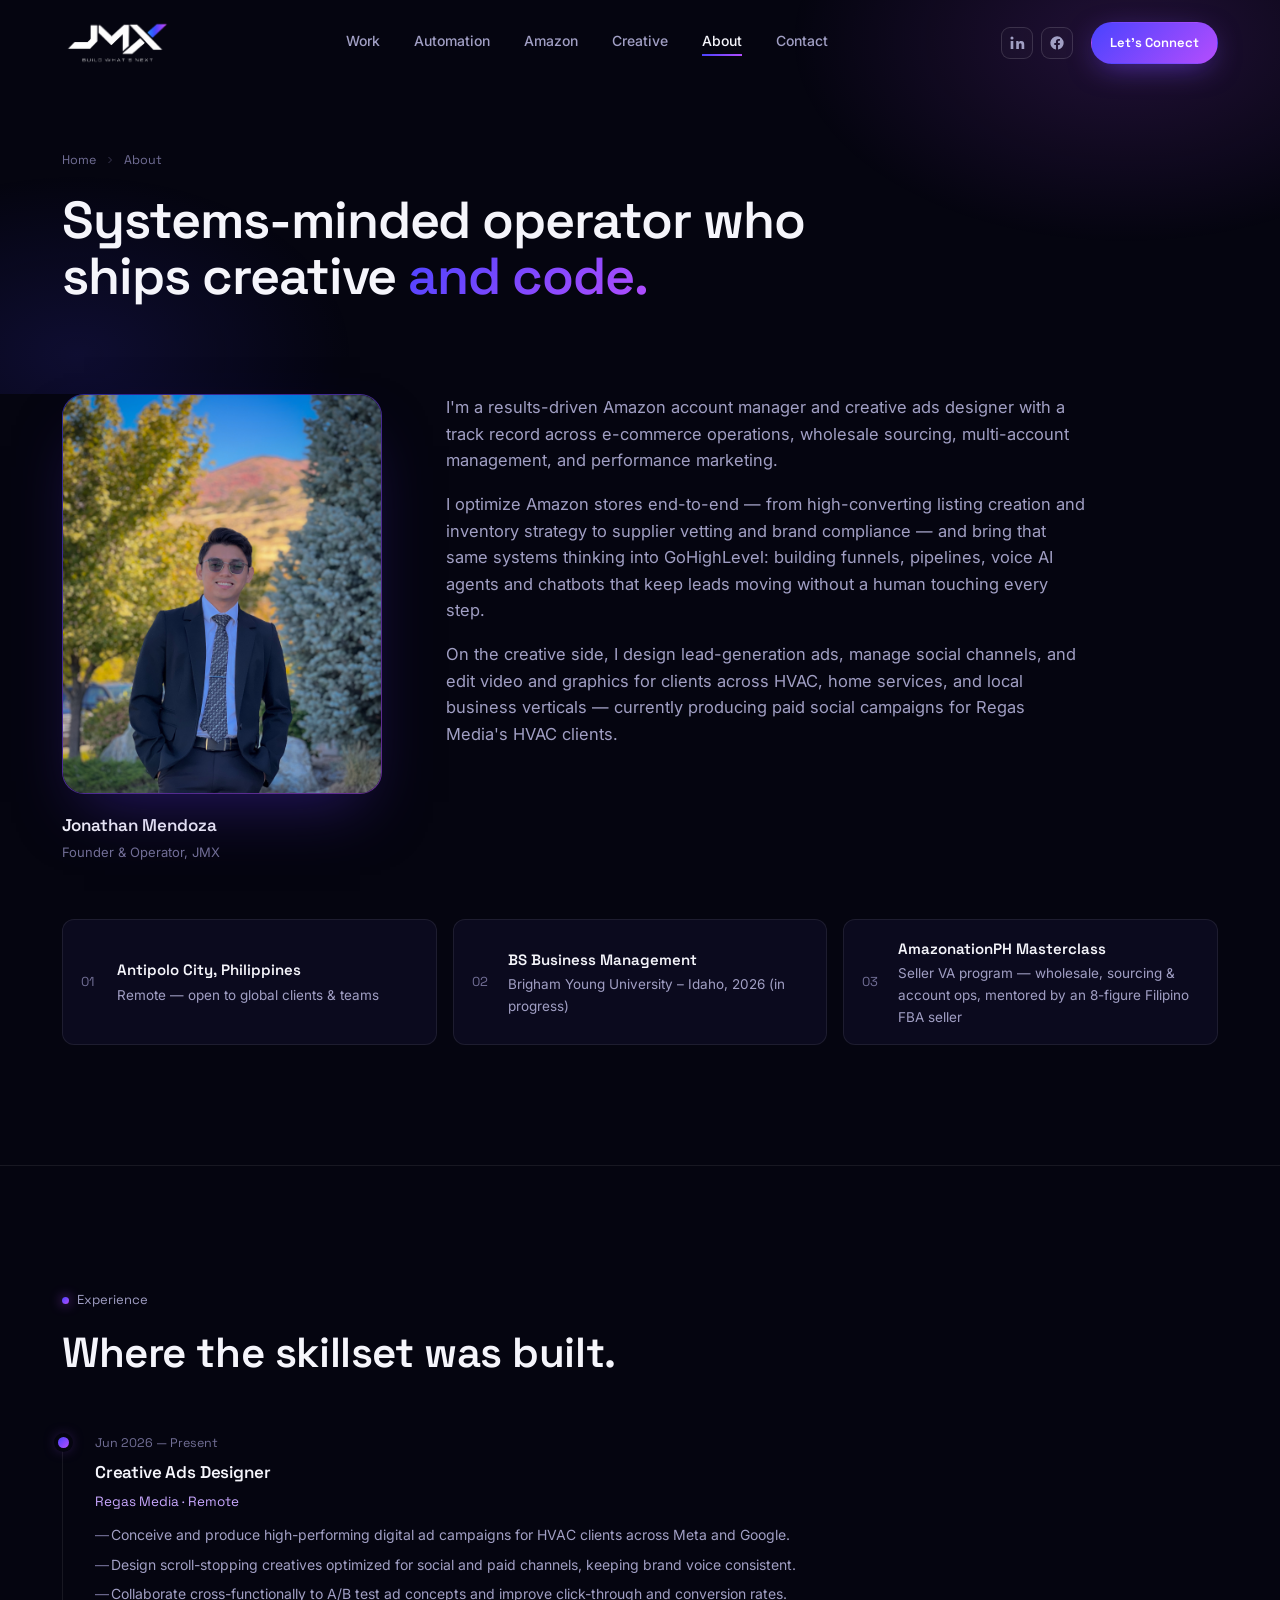
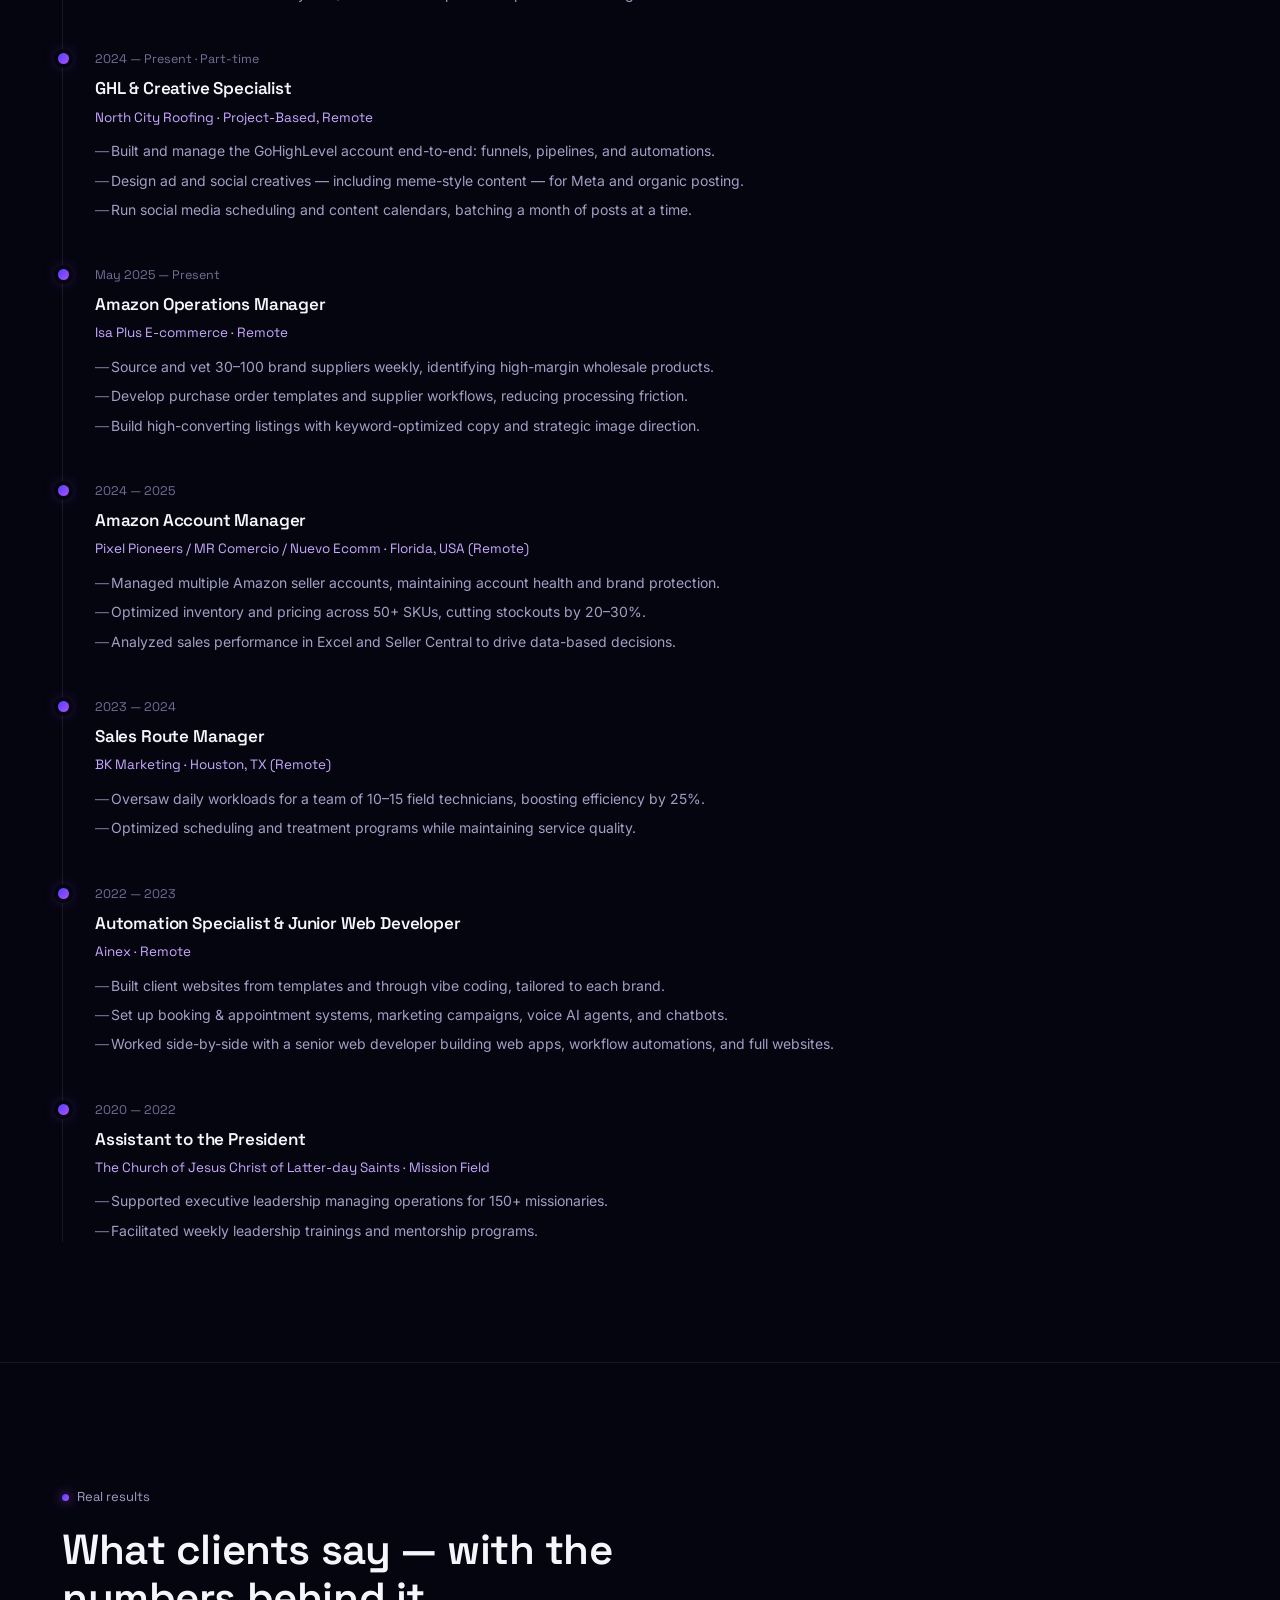
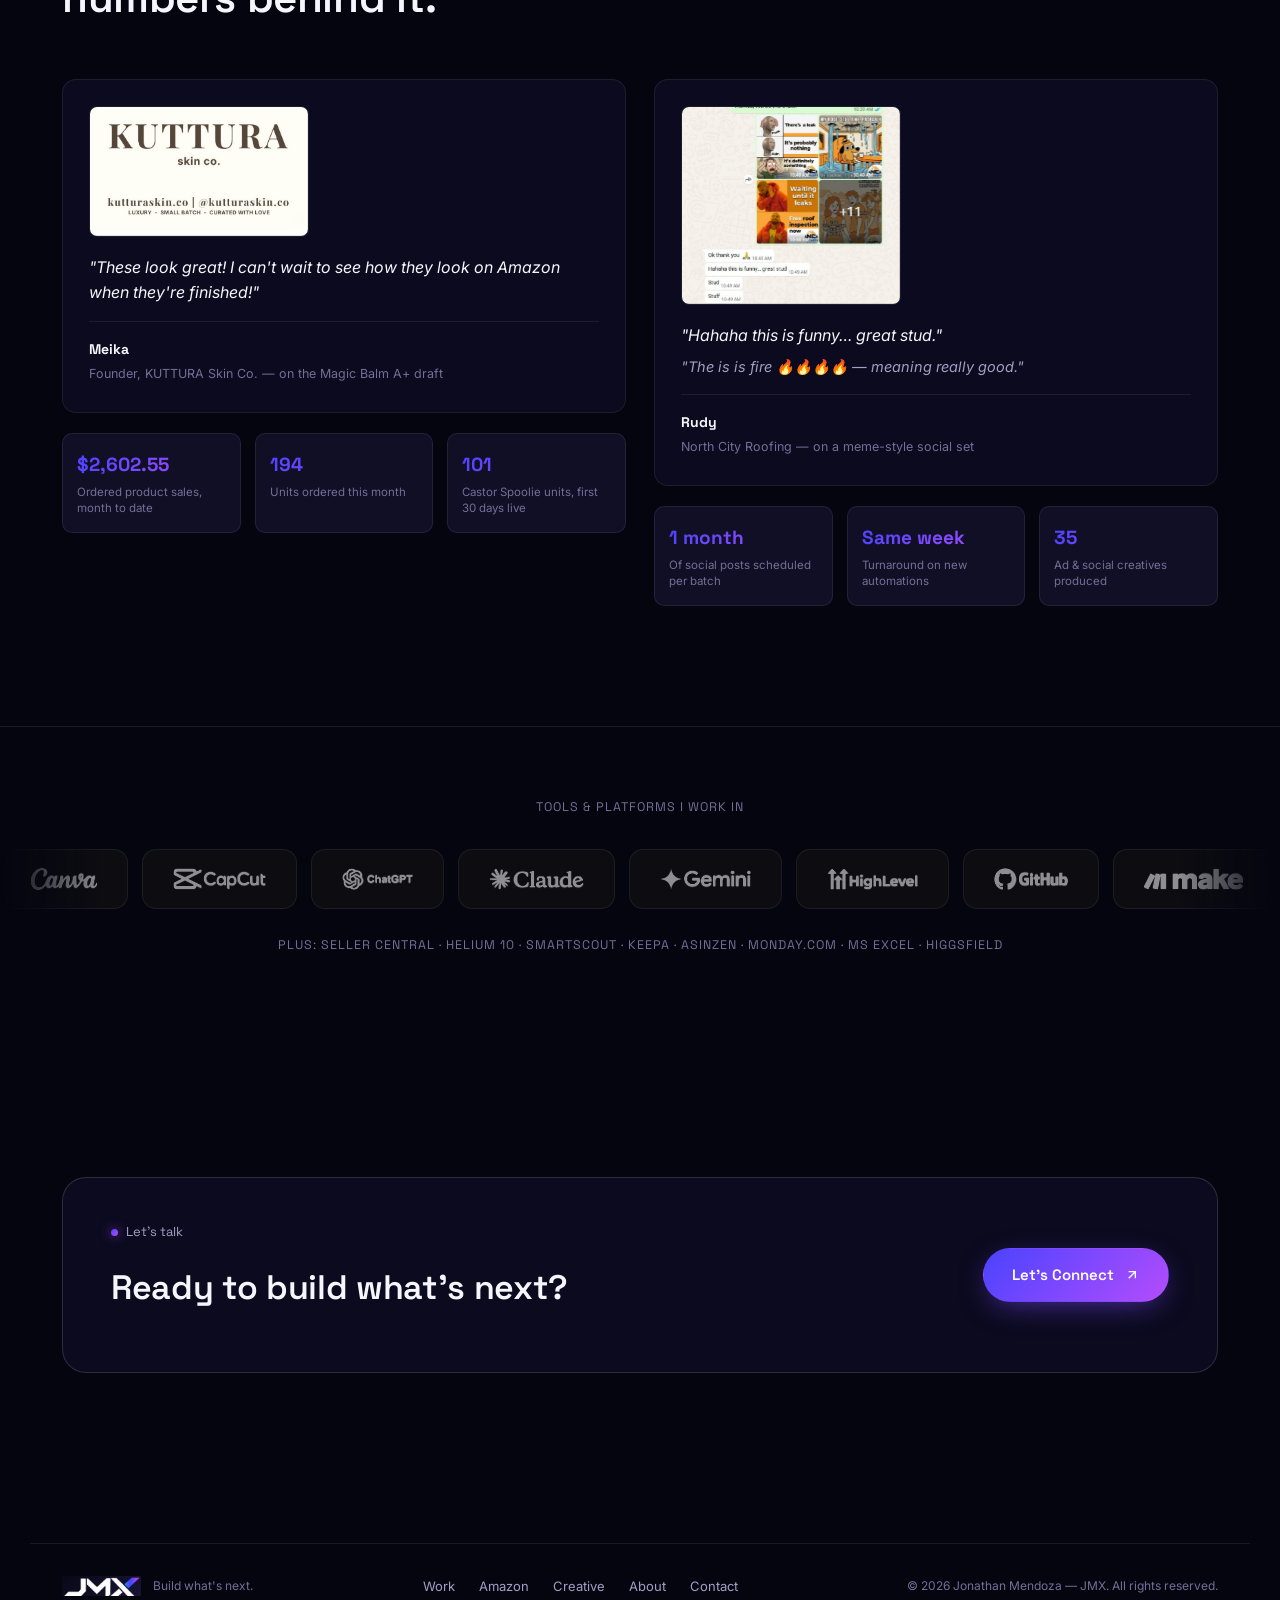
==== about.html @ 0660220a "Add files via upload" ====
<!DOCTYPE html>
<html lang="en">
<head>
<meta charset="UTF-8">
<meta name="viewport" content="width=device-width, initial-scale=1.0">
<link rel="icon" type="image/png" sizes="512x512" href="images/favicons/favicon-512.png">
<link rel="icon" type="image/png" sizes="48x48" href="images/favicons/favicon-48.png">
<link rel="icon" type="image/png" sizes="32x32" href="images/favicons/favicon-32.png">
<link rel="icon" type="image/png" sizes="16x16" href="images/favicons/favicon-16.png">
<link rel="apple-touch-icon" sizes="180x180" href="images/favicons/favicon-180.png">
<link rel="shortcut icon" href="images/favicons/favicon-32.png">
<title>About — JMX | Jonathan Mendoza</title>
<meta name="description" content="Jonathan Mendoza's background, experience timeline, tools, and client feedback — GoHighLevel specialist, AI automation builder, creative ads designer, Amazon account manager.">
<link rel="preconnect" href="https://fonts.googleapis.com">
<link rel="preconnect" href="https://fonts.gstatic.com" crossorigin>
<link href="https://fonts.googleapis.com/css2?family=Space+Grotesk:wght@500;600;700&family=Inter:wght@400;500;600&display=swap" rel="stylesheet">
<link rel="stylesheet" href="style.css">
</head>
<body data-page="about">

<header class="nav">
  <div class="wrap">
    <a href="index.html" class="brand"><img src="assets/logo-nobg.png" alt="JMX — Build What's Next"></a>
    <nav class="nav-links" id="navLinks">
      <a href="work.html" data-page="work">Work</a>
      <a href="automation.html" data-page="automation">Automation</a>
      <a href="amazon.html" data-page="amazon">Amazon</a>
      <a href="creative.html" data-page="creative">Creative</a>
      <a href="about.html" data-page="about">About</a>
      <a href="contact.html" data-page="contact">Contact</a>
    </nav>
    <div class="nav-cta">
      <div class="nav-social">
        <a href="https://www.linkedin.com/in/jonathan-mendoza-c/" target="_blank" rel="noopener" class="nav-social-link" aria-label="Jonathan Mendoza on LinkedIn"><svg width="16" height="16" viewBox="0 0 24 24" fill="currentColor"><rect x="2.5" y="9" width="4" height="12"/><circle cx="4.5" cy="4.5" r="2.3"/><path d="M10.5 9h3.8v2.1h.05c.53-1 1.83-2.1 3.76-2.1 4.02 0 4.76 2.5 4.76 5.9V21h-4v-5.6c0-1.34-.02-3.06-1.87-3.06-1.87 0-2.16 1.46-2.16 2.96V21h-4V9z"/></svg></a>
        <a href="https://www.facebook.com/jonathan.mendoza.7839" target="_blank" rel="noopener" class="nav-social-link" aria-label="Jonathan Mendoza on Facebook"><svg width="16" height="16" viewBox="0 0 24 24" fill="currentColor"><path d="M22 12a10 10 0 10-11.56 9.88v-6.99H7.9V12h2.54V9.8c0-2.5 1.49-3.89 3.78-3.89 1.1 0 2.24.2 2.24.2v2.46h-1.26c-1.24 0-1.63.77-1.63 1.56V12h2.78l-.44 2.89h-2.34v6.99A10 10 0 0022 12z"/></svg></a>
      </div>
      <a href="contact.html" class="btn btn-primary btn-sm">Let's Connect</a>
      <button class="nav-toggle" aria-label="Toggle menu" aria-expanded="false" id="navToggle">
        <svg width="22" height="22" viewBox="0 0 24 24" fill="none" stroke="currentColor" stroke-width="2"><path d="M3 6h18M3 12h18M3 18h18"/></svg>
      </button>
    </div>
  </div>
</header>

<section class="page-hero">
  <div class="wrap">
    <div class="page-crumb reveal"><a href="index.html">Home</a><svg width="12" height="12" viewBox="0 0 24 24" fill="none" stroke="currentColor" stroke-width="2"><path d="M9 6l6 6-6 6"/></svg><span>About</span></div>
    <h1 class="reveal">Systems-minded operator who ships creative <span>and code.</span></h1>
  </div>
</section>

<section class="section-pad" style="padding-top:0;">
  <div class="wrap">
    <div class="about-grid">
      <div class="about-left reveal reveal-left">
        <div class="about-photo tilt">
          <img src="./images/jonathan-mendoza.jpg" alt="Jonathan Mendoza, founder of JMX, smiling outdoors in a navy suit">
        </div>
        <div class="about-photo-meta">
          <strong>Jonathan Mendoza</strong>
          <span>Founder &amp; Operator, JMX</span>
        </div>
      </div>
      <div class="about-copy reveal reveal-right">
        <p>I'm a results-driven Amazon account manager and creative ads designer with a track record across e-commerce operations, wholesale sourcing, multi-account management, and performance marketing.</p>
        <p>I optimize Amazon stores end-to-end — from high-converting listing creation and inventory strategy to supplier vetting and brand compliance — and bring that same systems thinking into GoHighLevel: building funnels, pipelines, voice AI agents and chatbots that keep leads moving without a human touching every step.</p>
        <p>On the creative side, I design lead-generation ads, manage social channels, and edit video and graphics for clients across HVAC, home services, and local business verticals — currently producing paid social campaigns for Regas Media's HVAC clients.</p>
      </div>
    </div>

    <div class="about-facts reveal" data-stagger>
      <div class="about-role"><span class="num">01</span><div><strong>Antipolo City, Philippines</strong><p>Remote — open to global clients &amp; teams</p></div></div>
      <div class="about-role"><span class="num">02</span><div><strong>BS Business Management</strong><p>Brigham Young University – Idaho, 2026 (in progress)</p></div></div>
      <div class="about-role"><span class="num">03</span><div><strong>AmazonationPH Masterclass</strong><p>Seller VA program — wholesale, sourcing &amp; account ops, mentored by an 8-figure Filipino FBA seller</p></div></div>
    </div>
  </div>
</section>

<!-- ============================================================ EXPERIENCE -->
<section class="section-pad" style="border-top:1px solid var(--border);">
  <div class="wrap">
    <div class="section-head reveal">
      <span class="kicker">Experience</span>
      <h2>Where the skillset was built.</h2>
    </div>

    <div class="timeline reveal">
      <div class="tl-item">
        <div class="tl-date">Jun 2026 — Present</div>
        <h3>Creative Ads Designer</h3>
        <div class="tl-org">Regas Media · Remote</div>
        <ul>
          <li>Conceive and produce high-performing digital ad campaigns for HVAC clients across Meta and Google.</li>
          <li>Design scroll-stopping creatives optimized for social and paid channels, keeping brand voice consistent.</li>
          <li>Collaborate cross-functionally to A/B test ad concepts and improve click-through and conversion rates.</li>
        </ul>
      </div>
      <div class="tl-item">
        <div class="tl-date">2024 — Present · Part-time</div>
        <h3>GHL &amp; Creative Specialist</h3>
        <div class="tl-org">North City Roofing · Project-Based, Remote</div>
        <ul>
          <li>Built and manage the GoHighLevel account end-to-end: funnels, pipelines, and automations.</li>
          <li>Design ad and social creatives — including meme-style content — for Meta and organic posting.</li>
          <li>Run social media scheduling and content calendars, batching a month of posts at a time.</li>
        </ul>
      </div>
      <div class="tl-item">
        <div class="tl-date">May 2025 — Present</div>
        <h3>Amazon Operations Manager</h3>
        <div class="tl-org">Isa Plus E-commerce · Remote</div>
        <ul>
          <li>Source and vet 30–100 brand suppliers weekly, identifying high-margin wholesale products.</li>
          <li>Develop purchase order templates and supplier workflows, reducing processing friction.</li>
          <li>Build high-converting listings with keyword-optimized copy and strategic image direction.</li>
        </ul>
      </div>
      <div class="tl-item">
        <div class="tl-date">2024 — 2025</div>
        <h3>Amazon Account Manager</h3>
        <div class="tl-org">Pixel Pioneers / MR Comercio / Nuevo Ecomm · Florida, USA (Remote)</div>
        <ul>
          <li>Managed multiple Amazon seller accounts, maintaining account health and brand protection.</li>
          <li>Optimized inventory and pricing across 50+ SKUs, cutting stockouts by 20–30%.</li>
          <li>Analyzed sales performance in Excel and Seller Central to drive data-based decisions.</li>
        </ul>
      </div>
      <div class="tl-item">
        <div class="tl-date">2023 — 2024</div>
        <h3>Sales Route Manager</h3>
        <div class="tl-org">BK Marketing · Houston, TX (Remote)</div>
        <ul>
          <li>Oversaw daily workloads for a team of 10–15 field technicians, boosting efficiency by 25%.</li>
          <li>Optimized scheduling and treatment programs while maintaining service quality.</li>
        </ul>
      </div>
      <div class="tl-item">
        <div class="tl-date">2022 — 2023</div>
        <h3>Automation Specialist &amp; Junior Web Developer</h3>
        <div class="tl-org">Ainex · Remote</div>
        <ul>
          <li>Built client websites from templates and through vibe coding, tailored to each brand.</li>
          <li>Set up booking &amp; appointment systems, marketing campaigns, voice AI agents, and chatbots.</li>
          <li>Worked side-by-side with a senior web developer building web apps, workflow automations, and full websites.</li>
        </ul>
      </div>
      <div class="tl-item">
        <div class="tl-date">2020 — 2022</div>
        <h3>Assistant to the President</h3>
        <div class="tl-org">The Church of Jesus Christ of Latter-day Saints · Mission Field</div>
        <ul>
          <li>Supported executive leadership managing operations for 150+ missionaries.</li>
          <li>Facilitated weekly leadership trainings and mentorship programs.</li>
        </ul>
      </div>
    </div>
  </div>
</section>

<!-- ============================================================ CLIENT FEEDBACK -->
<section class="section-pad" style="border-top:1px solid var(--border);">
  <div class="wrap">
    <div class="section-head reveal">
      <span class="kicker">Real results</span>
      <h2>What clients say — with the numbers behind it.</h2>
    </div>

    <div class="feedback-grid tilt-stage" data-stagger>
      <div class="client-block">
        <div class="quote-card tilt">
          <img class="quote-brand" src="assets/proof/kuttura-brandcard.jpg" alt="KUTTURA Skin Co. brand card">
          <p class="quote-text">"These look great! I can't wait to see how they look on Amazon when they're finished!"</p>
          <div class="quote-attr"><b>Meika</b><span>Founder, KUTTURA Skin Co. — on the Magic Balm A+ draft</span></div>
        </div>
        <div class="stat-row">
          <div class="stat"><b>$2,602.55</b><span>Ordered product sales, month to date</span></div>
          <div class="stat"><b>194</b><span>Units ordered this month</span></div>
          <div class="stat"><b>101</b><span>Castor Spoolie units, first 30 days live</span></div>
        </div>
      </div>

      <div class="client-block">
        <div class="quote-card tilt">
          <img class="quote-brand" src="assets/proof/rudy-chat.jpg" alt="North City Roofing client reaction to meme ad set">
          <p class="quote-text">"Hahaha this is funny… great stud." <span class="quote-fire">"The is is fire 🔥🔥🔥🔥 — meaning really good."</span></p>
          <div class="quote-attr"><b>Rudy</b><span>North City Roofing — on a meme-style social set</span></div>
        </div>
        <div class="stat-row">
          <div class="stat"><b>1 month</b><span>Of social posts scheduled per batch</span></div>
          <div class="stat"><b>Same week</b><span>Turnaround on new automations</span></div>
          <div class="stat"><b>35</b><span>Ad &amp; social creatives produced</span></div>
        </div>
      </div>
    </div>
  </div>
</section>

<!-- ============================================================ TOOLS MARQUEE -->
<section class="tools" style="border-top:1px solid var(--border);">
  <p class="tools-label">TOOLS &amp; PLATFORMS I WORK IN</p>
  <div class="marquee">
    <div class="marquee-track" id="marqueeTrack">
      <div class="logo-marquee-item"><img src="assets/logos/canva.png" alt="Canva"></div>
      <div class="logo-marquee-item"><img src="assets/logos/capcut.png" alt="CapCut"></div>
      <div class="logo-marquee-item"><img src="assets/logos/chatgpt.png" alt="ChatGPT"></div>
      <div class="logo-marquee-item"><img src="assets/logos/claude.png" alt="Claude"></div>
      <div class="logo-marquee-item"><img src="assets/logos/gemini.png" alt="Gemini"></div>
      <div class="logo-marquee-item"><img src="assets/logos/ghl.png" alt="GoHighLevel"></div>
      <div class="logo-marquee-item"><img src="assets/logos/github.png" alt="GitHub"></div>
      <div class="logo-marquee-item"><img src="assets/logos/make.png" alt="Make"></div>
      <div class="logo-marquee-item"><img src="assets/logos/vscode.png" alt="VS Code"></div>
      <div class="logo-marquee-item"><img src="assets/logos/zapier.png" alt="Zapier"></div>
      <!-- duplicate for seamless loop -->
      <div class="logo-marquee-item"><img src="assets/logos/canva.png" alt="Canva"></div>
      <div class="logo-marquee-item"><img src="assets/logos/capcut.png" alt="CapCut"></div>
      <div class="logo-marquee-item"><img src="assets/logos/chatgpt.png" alt="ChatGPT"></div>
      <div class="logo-marquee-item"><img src="assets/logos/claude.png" alt="Claude"></div>
      <div class="logo-marquee-item"><img src="assets/logos/gemini.png" alt="Gemini"></div>
      <div class="logo-marquee-item"><img src="assets/logos/ghl.png" alt="GoHighLevel"></div>
      <div class="logo-marquee-item"><img src="assets/logos/github.png" alt="GitHub"></div>
      <div class="logo-marquee-item"><img src="assets/logos/make.png" alt="Make"></div>
      <div class="logo-marquee-item"><img src="assets/logos/vscode.png" alt="VS Code"></div>
      <div class="logo-marquee-item"><img src="assets/logos/zapier.png" alt="Zapier"></div>
    </div>
  </div>
  <p class="tools-label" style="margin-top:26px;">PLUS: SELLER CENTRAL · HELIUM 10 · SMARTSCOUT · KEEPA · ASINZEN · MONDAY.COM · MS EXCEL · HIGGSFIELD</p>
</section>

<section class="section-pad">
  <div class="wrap">
    <div class="contact-inner compact reveal">
      <div>
        <span class="kicker">Let's talk</span>
        <h2 style="font-size:clamp(24px,3.4vw,34px);">Ready to build what's next?</h2>
      </div>
      <a href="contact.html" class="btn btn-primary">Let's Connect <svg width="16" height="16" viewBox="0 0 24 24" fill="none" stroke="currentColor" stroke-width="2"><path d="M7 17L17 7M7 7h10v10"/></svg></a>
    </div>
  </div>
</section>

<footer class="footer">
  <div class="wrap">
    <div class="footer-brand"><img src="assets/logo-mark.png" alt="JMX"><span>Build what's next.</span></div>
    <div class="footer-links">
      <a href="work.html" data-page="work">Work</a>
      <a href="amazon.html" data-page="amazon">Amazon</a>
      <a href="creative.html" data-page="creative">Creative</a>
      <a href="about.html" data-page="about">About</a>
      <a href="contact.html" data-page="contact">Contact</a>
    </div>
    <small>&copy; <span id="year"></span> Jonathan Mendoza — JMX. All rights reserved.</small>
  </div>
</footer>

<script src="script.js"></script>
</body>
</html>
---- style.css ----
/* ============================================================
   JMX — Jonathan Mendoza · Build What's Next
   Design tokens
   ============================================================ */
:root{
  --void:#050510;
  --panel:#0b0a1e;
  --panel-2:#100f26;
  --panel-3:#15132f;
  --border:rgba(255,255,255,.08);
  --border-2:rgba(255,255,255,.14);
  --blue:#4a43fe;
  --purple:#b44dfd;
  --grad:linear-gradient(135deg,var(--blue) 0%,var(--purple) 100%);
  --grad-soft:linear-gradient(135deg,rgba(74,67,254,.16),rgba(180,77,253,.16));
  --ink:#f5f5fb;
  --muted:#a19fc4;
  --muted-2:#726f96;
  --max:1220px;
  --radius:14px;
  --serif-track:.14em;
}

*,*::before,*::after{box-sizing:border-box;}
html{scroll-behavior:smooth;overflow-x:hidden;width:100%;}
body{
  margin:0;
  background:var(--void);
  color:var(--ink);
  font-family:'Inter',-apple-system,BlinkMacSystemFont,sans-serif;
  font-size:16px;
  line-height:1.6;
  -webkit-font-smoothing:antialiased;
  overflow-x:hidden;
  opacity:0;
  animation:pageIn .6s ease forwards;
}
body.leaving{animation:pageOut .35s ease forwards;}
@keyframes pageIn{from{opacity:0;}to{opacity:1;}}
@keyframes pageOut{from{opacity:1;}to{opacity:0;}}
h1,h2,h3,h4{
  font-family:'Space Grotesk',sans-serif;
  margin:0;
  font-weight:600;
  letter-spacing:-.01em;
}
p{margin:0;}
a{color:inherit;text-decoration:none;}
img{max-width:100%;display:block;}
button{font-family:inherit;cursor:pointer;}
ul{margin:0;padding:0;list-style:none;}

.wrap{max-width:var(--max);margin:0 auto;padding:0 32px;}
@media(max-width:720px){.wrap{padding:0 20px;}}

section{position:relative;scroll-margin-top:96px;}
.section-pad{padding:120px 0;}
@media(max-width:900px){.section-pad{padding:76px 0;}}

:focus-visible{outline:2px solid var(--blue);outline-offset:3px;border-radius:4px;}

.reduce-motion,
@media (prefers-reduced-motion: reduce){
  *{animation-duration:.001ms !important;animation-iteration-count:1 !important;transition-duration:.001ms !important;scroll-behavior:auto !important;}
}

/* -------------------- shared bits -------------------- */
.kicker{
  display:inline-flex;
  align-items:center;
  gap:8px;
  font-size:13px;
  color:var(--muted);
  font-family:'Space Grotesk',sans-serif;
  margin-bottom:18px;
}
.kicker::before{
  content:'';
  width:7px;height:7px;border-radius:50%;
  background:var(--grad);
  box-shadow:0 0 12px rgba(180,77,253,.8);
}
.section-head{max-width:640px;margin-bottom:56px;}
.section-head h2{font-size:clamp(28px,4vw,42px);line-height:1.15;}
.section-head .lede{margin-top:16px;color:var(--muted);font-size:16.5px;max-width:560px;}

.btn{
  display:inline-flex;align-items:center;justify-content:center;gap:10px;
  padding:14px 28px;border-radius:999px;
  font-family:'Space Grotesk',sans-serif;font-size:15px;font-weight:600;
  border:1px solid transparent;transition:transform .25s ease,box-shadow .25s ease;
  white-space:nowrap;
}
.btn-primary{
  background:var(--grad);color:#fff;
  box-shadow:0 8px 30px -8px rgba(120,70,250,.65);
}
.btn-primary:hover{transform:translateY(-2px);box-shadow:0 14px 34px -8px rgba(120,70,250,.8);}
.btn-ghost{
  background:rgba(255,255,255,.02);
  border-color:var(--border-2);color:var(--ink);
}
.btn-ghost:hover{border-color:rgba(255,255,255,.4);background:rgba(255,255,255,.05);}
.btn-sm{padding:10px 18px;font-size:13px;}

.tag{
  display:inline-flex;align-items:center;gap:7px;
  padding:8px 16px;border-radius:999px;
  border:1px solid var(--border-2);
  background:rgba(255,255,255,.03);
  font-size:13.5px;color:var(--ink);
  font-family:'Space Grotesk',sans-serif;
}
.tag .dot{width:6px;height:6px;border-radius:50%;background:var(--grad);}

/* ============================================================
   NAV
   ============================================================ */
.nav{
  position:fixed;top:0;left:0;right:0;z-index:100;
  padding:18px 0;
  transition:background .3s ease,border-color .3s ease,padding .3s ease;
  border-bottom:1px solid transparent;
}
/* Solid (non-translucent) background once scrolled, so page content
   never shows/ghosts through the nav bar behind it. */
.nav.scrolled{
  background:var(--void);
  backdrop-filter:blur(14px);
  border-bottom-color:var(--border);
  padding:12px 0;
  box-shadow:0 1px 0 rgba(0,0,0,.4);
}
.scroll-progress{
  position:fixed;top:0;left:0;height:2.5px;width:0%;
  background:var(--grad);z-index:200;
  box-shadow:0 0 10px rgba(150,90,250,.6);
  transition:width .1s linear;
}
.nav .wrap{display:flex;align-items:center;justify-content:space-between;gap:24px;}
.brand{display:flex;align-items:center;gap:10px;}
.brand img{height:50px;width:auto;}
.nav-links{display:flex;align-items:center;gap:34px;}
.nav-links a{
  font-size:14px;color:var(--muted);font-weight:500;
  transition:color .2s ease;position:relative;
  padding-bottom:3px;
}
.nav-links a::after{
  content:'';position:absolute;left:0;bottom:0;width:0;height:1.5px;
  background:var(--grad);transition:width .25s ease;
}
.nav-links a:hover{color:var(--ink);}
.nav-links a:hover::after{width:100%;}
.nav-links a.active{color:var(--ink);}
.nav-links a.active::after{width:100%;}
.nav-cta{display:flex;align-items:center;gap:18px;}
.nav-social{display:flex;align-items:center;gap:8px;}
.nav-social-link{
  width:32px;height:32px;border-radius:9px;flex:none;
  display:flex;align-items:center;justify-content:center;
  border:1px solid var(--border-2);color:var(--muted);
  background:rgba(255,255,255,.02);
  transition:color .2s ease,border-color .2s ease,background .2s ease,transform .2s ease;
}
.nav-social-link:hover{color:#fff;border-color:transparent;background:var(--grad);transform:translateY(-2px);}
@media(max-width:520px){.nav-social{display:none;}}
.nav-toggle{display:none;background:none;border:none;color:var(--ink);padding:6px;}
@media(max-width:900px){
  .nav-links{
    position:fixed;top:0;right:0;height:100vh;width:min(78vw,320px);
    background:var(--panel);border-left:1px solid var(--border);
    flex-direction:column;justify-content:center;align-items:flex-start;
    padding:40px;gap:26px;
    transform:translateX(100%);transition:transform .35s ease;
  }
  .nav-links.open{transform:translateX(0);}
  .nav-links a{font-size:18px;}
  .nav-cta .btn-primary{display:none;}
  .nav-toggle{display:block;}
}

/* ============================================================
   HERO
   ============================================================ */
.hero{
  padding:170px 0 100px;
  position:relative;
  overflow:hidden;
}
#hero-canvas{position:absolute;inset:0;z-index:0;opacity:.55;}
.hero::after{
  content:'';position:absolute;inset:0;z-index:0;
  background:
    radial-gradient(600px 400px at 85% 15%,rgba(180,77,253,.18),transparent 60%),
    radial-gradient(500px 350px at 10% 85%,rgba(74,67,254,.16),transparent 60%);
  pointer-events:none;
}
.hero .wrap{position:relative;z-index:2;}
.hero-grid{
  display:grid;grid-template-columns:1.05fr .95fr;gap:60px;align-items:center;
}
@media(max-width:980px){.hero-grid{grid-template-columns:1fr;gap:64px;}}

.hero-roles{display:flex;flex-wrap:wrap;gap:10px;margin-bottom:26px;}

.hero h1{
  font-size:clamp(40px,6vw,68px);
  line-height:1.02;
  letter-spacing:-.02em;
}
.hero h1 span{
  background:var(--grad);
  -webkit-background-clip:text;background-clip:text;color:transparent;
}
.hero .sub{
  margin-top:24px;color:var(--muted);font-size:18px;max-width:520px;line-height:1.65;
}
.hero-actions{display:flex;gap:16px;margin-top:38px;flex-wrap:wrap;}

.hero-stats{
  display:grid;grid-template-columns:repeat(4,auto);gap:36px;
  margin-top:64px;padding-top:34px;border-top:1px solid var(--border);
  max-width:640px;
}
.hero-stats .stat b{
  display:block;font-family:'Space Grotesk',sans-serif;font-size:26px;
  background:var(--grad);-webkit-background-clip:text;background-clip:text;color:transparent;
}
.hero-stats .stat span{font-size:12.5px;color:var(--muted-2);}
@media(max-width:640px){.hero-stats{grid-template-columns:repeat(2,1fr);gap:26px 20px;}}

/* -------- phone mockup -------- */
.phone-stage{display:flex;justify-content:center;position:relative;perspective:1400px;}
.phone{
  position:relative;width:290px;aspect-ratio:290/598;
  border-radius:44px;padding:4px;
  background:var(--grad);
  box-shadow:0 40px 90px -30px rgba(90,60,240,.55),0 0 0 1px rgba(255,255,255,.06);
  animation:floatY 6s ease-in-out infinite;
  transform-style:preserve-3d;
  transition:transform .25s cubic-bezier(.16,.8,.3,1);
  will-change:transform;
  cursor:pointer;
  -webkit-tap-highlight-color:transparent;
}
.phone:focus-visible{outline:2px solid #fff;outline-offset:6px;}
.phone-tap-hint{
  position:absolute;inset:0;z-index:8;border-radius:40px;
  display:flex;align-items:center;justify-content:center;
  background:rgba(5,5,16,.4);opacity:0;transition:opacity .3s ease;
  pointer-events:none;
}
.phone-tap-hint span{
  display:flex;align-items:center;gap:8px;
  background:rgba(10,9,24,.9);border:1px solid var(--border-2);
  padding:10px 16px;border-radius:999px;
  font-family:'Space Grotesk',sans-serif;font-size:12.5px;font-weight:600;color:#fff;
  backdrop-filter:blur(6px);
}
.phone:hover .phone-tap-hint,.phone:focus-visible .phone-tap-hint{opacity:1;}
.phone-inner{
  height:100%;width:100%;border-radius:40px;background:#08070f;
  padding:10px;position:relative;overflow:hidden;
  border:1px solid rgba(255,255,255,.08);
}
.phone-notch{
  position:absolute;top:10px;left:50%;transform:translateX(-50%);
  width:96px;height:22px;background:#08070f;border-radius:14px;z-index:5;
}
.phone-screen{
  position:relative;height:100%;width:100%;border-radius:30px;overflow:hidden;
  background:#0d0b1f;
}
.phone-slide{
  position:absolute;inset:0;opacity:0;transition:opacity 1s ease;
  display:flex;align-items:center;justify-content:center;
}
.phone-slide.active{opacity:1;}
.phone-bg{
  position:absolute;inset:-15%;
  background-image:var(--shot);background-size:cover;background-position:top center;
  filter:blur(24px) brightness(.4) saturate(1.4);transform:scale(1.2);
}
.phone-shot{
  position:relative;z-index:2;width:88%;border-radius:9px;overflow:hidden;
  box-shadow:0 16px 40px -12px rgba(0,0,0,.75);border:1px solid rgba(255,255,255,.14);
}
.phone-shot img{
  width:100%;height:auto;display:block;
  animation:kenburns 9s ease-in-out infinite alternate;
}
.phone-slide-label{
  position:absolute;left:0;right:0;bottom:0;padding:20px 14px 14px;
  background:linear-gradient(to top,rgba(0,0,0,.9),transparent);
  font-family:'Space Grotesk',sans-serif;font-size:12.5px;color:#fff;z-index:3;
}
.phone-slide-label small{display:block;color:#c9c6ea;font-size:10.5px;margin-top:2px;font-weight:400;}
.phone-dots{
  position:absolute;bottom:-30px;left:0;right:0;
  display:flex;justify-content:center;gap:7px;
}
.phone-dots span{
  width:6px;height:6px;border-radius:50%;background:rgba(255,255,255,.18);
  transition:background .3s ease,width .3s ease;
}
.phone-dots span.active{background:var(--purple);width:18px;border-radius:4px;}
.phone-glow{
  position:absolute;width:340px;height:340px;border-radius:50%;
  background:radial-gradient(circle,rgba(120,80,250,.35),transparent 70%);
  filter:blur(10px);top:50%;left:50%;transform:translate(-50%,-50%);z-index:-1;
}
.phone-badge{
  position:absolute;top:-22px;left:50%;transform:translateX(-50%);
  background:var(--panel-2);border:1px solid var(--border-2);
  border-radius:999px;padding:9px 16px;font-size:11.5px;font-family:'Space Grotesk',sans-serif;
  box-shadow:0 12px 30px -10px rgba(0,0,0,.6);
  display:flex;align-items:center;gap:7px;white-space:nowrap;
  z-index:7;
  animation:floatY 6s ease-in-out infinite;animation-delay:-2s;
}
.phone-badge .live-dot{width:7px;height:7px;background:#3ddc84;border-radius:50%;box-shadow:0 0 8px #3ddc84;flex:none;}
@media(max-width:980px){.phone-badge{display:none;}}

/* -------- floating 3D service badges around hero phone -------- */
.float-badge{
  position:absolute;z-index:6;
  background:var(--panel-2);border:1px solid var(--border-2);
  border-radius:13px;padding:10px 14px;
  display:flex;align-items:center;gap:8px;
  font-family:'Space Grotesk',sans-serif;font-size:12px;font-weight:600;color:var(--ink);
  box-shadow:0 16px 34px -14px rgba(0,0,0,.65);
  animation:floatY 7s ease-in-out infinite;
  transition:transform .2s cubic-bezier(.16,.8,.3,1);
  will-change:transform;
  pointer-events:none;
  white-space:nowrap;
}
.float-badge svg{flex:none;color:var(--purple-light,#c9a8ff);}
.float-badge.b1{top:14%;left:-4%;animation-delay:-1s;}
.float-badge.b2{top:14%;right:-6%;animation-delay:-3.2s;}
.float-badge.b3{bottom:10%;left:-2%;animation-delay:-.4s;}
.float-badge.b4{bottom:10%;right:-4%;animation-delay:-4.5s;}
@media(max-width:980px){.float-badge{display:none;}}

@keyframes floatY{0%,100%{transform:translateY(0);}50%{transform:translateY(-14px);}}
@keyframes kenburns{from{transform:scale(1);}to{transform:scale(1.06);}}

/* ============================================================
   ABOUT
   ============================================================ */
.about{border-top:1px solid var(--border);}
.about-grid{display:grid;grid-template-columns:320px 1fr;gap:64px;align-items:start;}
@media(max-width:900px){.about-grid{grid-template-columns:1fr;gap:36px;}}
.about-left{display:flex;flex-direction:column;}
@media(max-width:900px){.about-left{max-width:280px;margin:0 auto;}}
.about-photo{
  width:100%;flex:none;
  border-radius:22px;padding:1px;
  background:linear-gradient(135deg,rgba(74,67,254,.55),rgba(180,77,253,.55));
  box-shadow:0 30px 60px -22px rgba(70,40,180,.5);
}
.about-photo img{
  width:100%;aspect-ratio:4/5;object-fit:cover;object-position:top center;
  border-radius:21px;display:block;background:var(--panel-2);
}
.about-photo-meta{margin-top:18px;text-align:left;}
@media(max-width:900px){.about-photo-meta{text-align:center;}}
.about-photo-meta strong{display:block;font-family:'Space Grotesk',sans-serif;font-size:17px;font-weight:600;}
.about-photo-meta span{display:block;font-size:13px;color:var(--muted-2);margin-top:3px;}
.about-copy{max-width:640px;}
.about-copy p{color:var(--muted);font-size:16.5px;margin-bottom:18px;}
.about-copy p:last-child{margin-bottom:0;}
.about-facts{display:grid;grid-template-columns:repeat(3,1fr);gap:16px;margin-top:56px;}
@media(max-width:760px){.about-facts{grid-template-columns:1fr;}}
.about-roles{display:flex;flex-direction:column;gap:14px;}
.about-role{
  display:flex;align-items:center;gap:14px;
  padding:16px 18px;border:1px solid var(--border);border-radius:12px;
  background:var(--panel);
}
.about-role .num{
  font-family:'Space Grotesk',sans-serif;font-size:13px;color:var(--muted-2);
  min-width:22px;
}
.about-role strong{font-family:'Space Grotesk',sans-serif;font-size:15px;font-weight:600;}
.about-role p{font-size:13.5px;color:var(--muted);margin-top:2px;}

/* ============================================================
   SERVICES
   ============================================================ */
.services-grid{display:grid;grid-template-columns:repeat(4,1fr);gap:1px;background:var(--border);border:1px solid var(--border);border-radius:var(--radius);overflow:hidden;}
@media(max-width:980px){.services-grid{grid-template-columns:repeat(2,1fr);}}
@media(max-width:600px){.services-grid{grid-template-columns:1fr;}}
.service-card{
  background:var(--panel);padding:34px 28px;
  transition:background .3s ease;
  position:relative;
}
.service-card:hover{background:var(--panel-2);}
.service-card .icon{
  width:42px;height:42px;border-radius:10px;
  display:flex;align-items:center;justify-content:center;
  background:var(--grad-soft);border:1px solid var(--border-2);
  margin-bottom:20px;color:var(--ink);
}
.service-card h3{font-size:18px;margin-bottom:10px;}
.service-card p{font-size:14px;color:var(--muted);line-height:1.6;}
.service-card .corner{
  position:absolute;top:0;right:0;width:0;height:0;
  border-style:solid;border-width:0 28px 28px 0;
  border-color:transparent var(--grad-soft) transparent transparent;
  opacity:0;transition:opacity .3s ease;
}

/* ============================================================
   PORTFOLIO / WORK
   ============================================================ */
.work-grid{display:grid;grid-template-columns:repeat(3,1fr);gap:26px;}
@media(max-width:980px){.work-grid{grid-template-columns:repeat(2,1fr);}}
@media(max-width:640px){.work-grid{grid-template-columns:1fr;}}
.work-card{
  border:1px solid var(--border);border-radius:var(--radius);overflow:hidden;
  background:var(--panel);transition:transform .3s ease,border-color .3s ease;
}
.work-card:hover{transform:translateY(-6px);border-color:var(--border-2);}
.work-shot{aspect-ratio:16/10;overflow:hidden;position:relative;}
.work-shot img{width:100%;height:100%;object-fit:cover;object-position:top;transition:transform .5s ease;}
.work-card:hover .work-shot img{transform:scale(1.05);}
.work-shot::after{
  content:'';position:absolute;inset:0;
  background:linear-gradient(to top,rgba(5,5,16,.55),transparent 45%);
}
.work-body{padding:20px 22px 24px;}
.work-body .row{display:flex;align-items:center;justify-content:space-between;margin-bottom:8px;}
.work-body h3{font-size:16.5px;}
.work-body p{font-size:13.5px;color:var(--muted);margin-bottom:14px;}
.work-link{
  display:inline-flex;align-items:center;gap:6px;font-size:13px;
  color:var(--ink);font-family:'Space Grotesk',sans-serif;font-weight:600;
}
.work-link svg{transition:transform .2s ease;}
.work-card:hover .work-link svg{transform:translate(3px,-3px);}
.stack-pill{
  font-size:10.5px;color:var(--muted-2);border:1px solid var(--border);border-radius:999px;
  padding:4px 10px;font-family:'Space Grotesk',sans-serif;
}

/* ============================================================
   AUTOMATION STACK
   ============================================================ */
.auto-grid{display:grid;grid-template-columns:1.3fr 1fr 1fr 1fr;gap:22px;}
@media(max-width:980px){.auto-grid{grid-template-columns:1fr 1fr;}}
@media(max-width:640px){.auto-grid{grid-template-columns:1fr;}}
.auto-card{
  border:1px solid var(--border);border-radius:var(--radius);
  background:var(--panel);padding:28px;
  display:flex;flex-direction:column;
}
.auto-card.feature{
  background:linear-gradient(160deg,rgba(74,67,254,.14),rgba(180,77,253,.08));
  border-color:rgba(180,77,253,.3);
}
.auto-card .plat{
  display:flex;align-items:center;gap:10px;margin-bottom:18px;
}
.auto-card .plat .swatch{width:30px;height:30px;border-radius:8px;flex:none;}
.auto-card .plat b{font-family:'Space Grotesk',sans-serif;font-size:15px;}
.auto-card p{font-size:13.5px;color:var(--muted);margin-bottom:16px;flex:1;}
.auto-placeholder{
  border:1px dashed var(--border-2);border-radius:10px;
  padding:16px;display:flex;align-items:center;gap:10px;
  font-size:12px;color:var(--muted-2);
}
.auto-placeholder svg{flex:none;color:var(--muted-2);}
.feature ul{display:flex;flex-direction:column;gap:10px;margin-bottom:16px;}
.feature li{display:flex;gap:10px;font-size:13.5px;color:var(--ink);align-items:flex-start;}
.feature li svg{flex:none;margin-top:2px;color:var(--purple);}

/* ============================================================
   AMAZON
   ============================================================ */
.amazon{background:var(--panel);border-top:1px solid var(--border);border-bottom:1px solid var(--border);}
.amazon-grid{display:grid;grid-template-columns:1fr 1fr;gap:70px;align-items:center;}
@media(max-width:980px){.amazon-grid{grid-template-columns:1fr;gap:44px;}}
.amazon-list{display:flex;flex-direction:column;gap:16px;margin-top:26px;}
.amazon-list li{display:flex;gap:12px;font-size:14.5px;color:var(--muted);align-items:flex-start;}
.amazon-list li svg{flex:none;margin-top:3px;color:var(--purple);}
.amazon-list b{color:var(--ink);}
.aplus-grid{display:grid;grid-template-columns:repeat(3,1fr);gap:12px;}
.aplus-tile{
  aspect-ratio:1/1.15;border-radius:10px;border:1px dashed var(--border-2);
  background:var(--panel-2);
  display:flex;flex-direction:column;align-items:center;justify-content:center;gap:8px;
  color:var(--muted-2);text-align:center;padding:10px;
}
.aplus-tile svg{opacity:.55;}
.aplus-tile span{font-size:10.5px;font-family:'Space Grotesk',sans-serif;}

.case-stack{display:grid;grid-template-columns:repeat(3,1fr);gap:12px;}
@media(max-width:560px){.case-stack{grid-template-columns:1fr;}}
.case-card{
  position:relative;border-radius:12px;overflow:hidden;border:1px solid var(--border);
  aspect-ratio:3/4;background:var(--panel-2);transition:border-color .3s ease,transform .3s ease;
}
.case-card:hover{border-color:var(--border-2);transform:translateY(-4px);}
.case-card img{width:100%;height:100%;object-fit:cover;object-position:top;transition:transform .5s ease;}
.case-card:hover img{transform:scale(1.06);}
.case-card::after{content:'';position:absolute;inset:0;background:linear-gradient(to top,rgba(5,5,16,.85),transparent 55%);}
.case-meta{position:absolute;left:0;right:0;bottom:0;padding:14px 12px;z-index:2;}
.case-meta b{display:block;font-size:13px;font-family:'Space Grotesk',sans-serif;color:#fff;}
.case-meta span{font-size:10.5px;color:#c9c6ea;}

.amazon-modules{margin-top:90px;}
.amod-grid{display:flex;flex-wrap:wrap;gap:12px;margin-top:28px;}
.amod-tile{flex:1 1 calc(20% - 9.6px);}
@media(max-width:980px){.amod-tile{flex-basis:calc(33.333% - 8px);}}
@media(max-width:600px){.amod-tile{flex-basis:calc(50% - 6px);}}
.amod-tile{
  position:relative;border-radius:10px;overflow:hidden;border:1px solid var(--border);
  aspect-ratio:4/5;background:var(--panel-2);
}
.amod-tile img{width:100%;height:100%;object-fit:cover;object-position:top;transition:transform .45s ease;}
.amod-tile:hover img{transform:scale(1.07);}
.amod-tile .cap{
  position:absolute;left:0;right:0;bottom:0;padding:10px 11px;z-index:2;
  background:linear-gradient(to top,rgba(0,0,0,.88),transparent 65%);
  font-size:11px;font-family:'Space Grotesk',sans-serif;color:#fff;
}
.amod-tile .cap small{display:block;color:#c9c6ea;font-weight:400;font-size:9.5px;margin-top:1px;}
.amod-tile.proof{border-color:rgba(61,220,132,.3);}
.amod-tile.proof .badge{
  position:absolute;top:8px;right:8px;z-index:3;
  background:#0d2f1c;color:#3ddc84;font-size:9px;padding:4px 8px;border-radius:999px;
  font-family:'Space Grotesk',sans-serif;border:1px solid rgba(61,220,132,.4);
}

/* ============================================================
   CREATIVE GALLERIES (HVAC / Roofing)
   ============================================================ */
.gallery-block + .gallery-block{margin-top:90px;}
.gallery-head{
  display:flex;align-items:flex-end;justify-content:space-between;gap:20px;
  margin-bottom:32px;flex-wrap:wrap;
}
.gallery-head h3{font-size:24px;}
.gallery-head p{color:var(--muted);font-size:14px;margin-top:8px;max-width:480px;}
.gallery-count{
  font-family:'Space Grotesk',sans-serif;font-size:13px;color:var(--muted-2);
  border:1px solid var(--border);border-radius:999px;padding:7px 14px;white-space:nowrap;
}
.gallery-grid{
  display:grid;grid-template-columns:repeat(6,1fr);gap:10px;
  max-height:440px;overflow:hidden;position:relative;
  transition:max-height .5s ease;
}
.gallery-grid.expanded{max-height:2400px;}
@media(max-width:980px){.gallery-grid{grid-template-columns:repeat(4,1fr);}}
@media(max-width:600px){.gallery-grid{grid-template-columns:repeat(3,1fr);}}
.g-tile{
  aspect-ratio:1/1;border-radius:8px;
  border:1px solid var(--border);
  display:flex;flex-direction:column;align-items:center;justify-content:center;gap:6px;
  color:var(--muted-2);position:relative;overflow:hidden;
}
.g-tile span{font-size:9.5px;font-family:'Space Grotesk',sans-serif;text-align:center;padding:0 6px;}
.g-tile svg{width:16px;height:16px;opacity:.5;}
.g-tile-img{padding:0;}
.g-tile-img img{width:100%;height:100%;object-fit:cover;object-position:center;display:block;transition:transform .4s ease;}
.g-tile-img:hover img{transform:scale(1.06);}
.g-tile-img .g-cap{
  position:absolute;left:0;right:0;bottom:0;z-index:2;padding:10px 10px 9px;
  background:linear-gradient(to top,rgba(0,0,0,.9),transparent 70%);
  text-align:left;
}
.g-tile-img .g-cap b{display:block;font-size:10.5px;color:#fff;font-family:'Space Grotesk',sans-serif;font-weight:600;line-height:1.3;}
.g-tile-img .g-cap span{display:block;font-size:9px;color:#c9c6ea;padding:0;text-align:left;margin-top:1px;}
.gallery-fade{
  position:absolute;left:0;right:0;bottom:0;height:72px;
  background:linear-gradient(to top,var(--void) 0%,rgba(5,5,16,0) 100%);
  display:flex;align-items:flex-end;justify-content:center;padding-bottom:14px;
  pointer-events:none;
}
.gallery-fade.hide{display:none;}
.gallery-fade .btn{pointer-events:all;}
.gallery-wrap{position:relative;}

/* ============================================================
   CLIENT FEEDBACK
   ============================================================ */
.feedback-grid{display:grid;grid-template-columns:1fr 1fr;gap:28px;}
@media(max-width:900px){.feedback-grid{grid-template-columns:1fr;}}
.client-block{display:flex;flex-direction:column;gap:20px;}
.quote-card{
  border:1px solid var(--border);border-radius:var(--radius);
  background:var(--panel);padding:26px;
}
.quote-brand{
  width:100%;max-width:220px;border-radius:8px;border:1px solid var(--border);
  margin-bottom:18px;display:block;
}
.quote-text{font-size:16px;color:var(--ink);line-height:1.55;font-style:italic;}
.quote-text .quote-fire{display:block;margin-top:8px;color:var(--muted);font-size:14.5px;}
.quote-attr{margin-top:16px;padding-top:16px;border-top:1px solid var(--border);}
.quote-attr b{display:block;font-family:'Space Grotesk',sans-serif;font-size:14px;}
.quote-attr span{font-size:12.5px;color:var(--muted-2);}
.stat-row{display:grid;grid-template-columns:repeat(3,1fr);gap:14px;}
@media(max-width:520px){.stat-row{grid-template-columns:1fr;}}
.stat-row .stat{
  border:1px solid var(--border);border-radius:10px;padding:16px 14px;background:var(--panel-2);
}
.stat-row .stat b{
  display:block;font-family:'Space Grotesk',sans-serif;font-size:19px;
  background:var(--grad);-webkit-background-clip:text;background-clip:text;color:transparent;
  margin-bottom:4px;
}
.stat-row .stat span{font-size:11.5px;color:var(--muted-2);line-height:1.4;display:block;}

/* ============================================================
   SOCIAL MEDIA SYSTEM
   ============================================================ */
.social-intro-grid{
  display:grid;grid-template-columns:1fr 1fr;gap:56px;align-items:center;
  margin-bottom:56px;
}
@media(max-width:980px){.social-intro-grid{grid-template-columns:1fr;gap:36px;}}
.social-preview-frame{
  border-radius:18px;padding:1px;
  background:linear-gradient(135deg,rgba(74,67,254,.5),rgba(180,77,253,.5));
  box-shadow:0 34px 70px -24px rgba(70,40,180,.45);
}
.social-preview-frame .tilt{
  border-radius:17px;overflow:hidden;display:block;background:var(--void);
}
.social-preview-frame img{width:100%;height:100%;display:block;object-fit:cover;}
.platform-row{
  display:flex;flex-wrap:wrap;gap:12px;margin:8px 0 52px;
}
.platform-badge{
  width:46px;height:46px;border-radius:12px;
  display:flex;align-items:center;justify-content:center;
  background:var(--panel);border:1px solid var(--border);color:var(--muted);
  transition:transform .3s cubic-bezier(.16,.8,.3,1),color .3s ease,border-color .3s ease,background .3s ease,box-shadow .3s ease;
}
.platform-badge:hover{
  color:#fff;border-color:transparent;background:var(--grad);
  transform:translateY(-4px) scale(1.06);
  box-shadow:0 14px 28px -10px rgba(120,70,250,.65);
}

.process-flow{display:flex;gap:26px;}
@media(max-width:980px){.process-flow{flex-wrap:wrap;}}
@media(max-width:640px){.process-flow{flex-direction:column;gap:16px;}}
.process-step{
  flex:1;min-width:150px;position:relative;text-align:left;
  padding:26px 20px 24px;border:1px solid var(--border);border-radius:16px;
  background:var(--panel);
}
.process-num{
  position:absolute;top:16px;right:18px;
  font-family:'Space Grotesk',sans-serif;font-size:11px;color:var(--muted-2);
}
.process-icon{
  width:46px;height:46px;border-radius:13px;background:var(--grad);
  display:flex;align-items:center;justify-content:center;margin-bottom:18px;
  box-shadow:0 12px 26px -10px rgba(120,70,250,.6);
}
.process-step h3{font-size:16px;margin-bottom:8px;}
.process-step p{font-size:13px;color:var(--muted);line-height:1.55;}
.process-step:not(:last-child)::after{
  content:'';position:absolute;top:38px;right:-19px;width:11px;height:11px;
  border-top:2.5px solid var(--muted-2);border-right:2.5px solid var(--muted-2);
  transform:rotate(45deg);z-index:2;
}
@media(max-width:980px){
  .process-step{min-width:calc(33.333% - 18px);}
  .process-step:nth-child(3)::after{display:none;}
}
@media(max-width:640px){
  .process-step{min-width:100%;}
  .process-step:not(:last-child)::after{
    top:auto;right:auto;bottom:-13px;left:36px;
    transform:rotate(135deg);
  }
}

/* ============================================================
   TOOLS MARQUEE
   ============================================================ */
.tools{padding:70px 0;border-top:1px solid var(--border);}
.tools-label{text-align:center;color:var(--muted-2);font-size:12.5px;font-family:'Space Grotesk',sans-serif;letter-spacing:.08em;margin-bottom:32px;}
.marquee{overflow:hidden;position:relative;-webkit-mask-image:linear-gradient(to right,transparent,#000 8%,#000 92%,transparent);mask-image:linear-gradient(to right,transparent,#000 8%,#000 92%,transparent);}
.marquee-track{display:flex;gap:14px;width:max-content;animation:scrollX 32s linear infinite;}
.marquee-item{
  display:flex;align-items:center;gap:8px;
  padding:11px 20px;border:1px solid var(--border);border-radius:999px;
  font-size:13.5px;color:var(--muted);white-space:nowrap;font-family:'Space Grotesk',sans-serif;
}
.marquee-item .dot{width:5px;height:5px;border-radius:50%;background:var(--grad);}
@keyframes scrollX{from{transform:translateX(0);}to{transform:translateX(-50%);}}

/* ============================================================
   EXPERIENCE TIMELINE
   ============================================================ */
.timeline{position:relative;padding-left:32px;border-left:1px solid var(--border);display:flex;flex-direction:column;gap:44px;}
.tl-item{position:relative;}
.tl-item::before{
  content:'';position:absolute;left:-37.5px;top:4px;width:11px;height:11px;border-radius:50%;
  background:var(--grad);box-shadow:0 0 0 4px var(--void),0 0 14px rgba(160,80,250,.6);
}
.tl-item .tl-date{font-family:'Space Grotesk',sans-serif;font-size:12.5px;color:var(--muted-2);margin-bottom:6px;}
.tl-item h3{font-size:17px;margin-bottom:4px;}
.tl-item .tl-org{font-size:13.5px;color:var(--purple-light,#c9a8ff);margin-bottom:12px;font-family:'Space Grotesk',sans-serif;}
.tl-item ul{display:flex;flex-direction:column;gap:7px;}
.tl-item li{font-size:14px;color:var(--muted);padding-left:16px;position:relative;}
.tl-item li::before{content:'—';position:absolute;left:0;color:var(--muted-2);}

/* ============================================================
   CONTACT / FOOTER
   ============================================================ */
.contact{
  border-top:1px solid var(--border);
  background:
    radial-gradient(600px 300px at 20% 0%,rgba(74,67,254,.14),transparent 60%),
    radial-gradient(600px 300px at 80% 100%,rgba(180,77,253,.12),transparent 60%);
}
.contact-inner{
  border:1px solid var(--border-2);border-radius:24px;
  padding:64px;background:var(--panel);
  display:grid;grid-template-columns:1.2fr 1fr;gap:50px;align-items:center;
}
@media(max-width:900px){.contact-inner{grid-template-columns:1fr;padding:40px 28px;}}
.contact-inner.compact{grid-template-columns:1fr auto;padding:40px 48px;gap:24px;}
@media(max-width:700px){.contact-inner.compact{grid-template-columns:1fr;padding:34px 26px;text-align:left;}}
.contact-inner h2{font-size:clamp(28px,4vw,40px);margin-bottom:16px;}
.contact-inner .sub{color:var(--muted);font-size:16px;max-width:440px;}
.contact-actions{display:flex;gap:14px;margin-top:30px;flex-wrap:wrap;}
.contact-cards{display:flex;flex-direction:column;gap:12px;}
.c-card{
  display:flex;align-items:center;gap:14px;
  padding:16px 18px;border:1px solid var(--border);border-radius:12px;
  transition:border-color .2s ease,background .2s ease;
}
.c-card:hover{border-color:var(--border-2);background:var(--panel-2);}
.c-card .icon{
  width:38px;height:38px;border-radius:9px;flex:none;
  background:var(--grad-soft);border:1px solid var(--border-2);
  display:flex;align-items:center;justify-content:center;
}
.c-card b{display:block;font-size:13.5px;}
.c-card span{font-size:12.5px;color:var(--muted-2);}

.footer{padding:50px 0 40px;}
.footer .wrap{display:flex;align-items:center;justify-content:space-between;gap:20px;flex-wrap:wrap;border-top:1px solid var(--border);padding-top:32px;}
.footer-brand{display:flex;align-items:center;gap:12px;}
.footer-brand img{height:20px;}
.footer-brand span{font-size:12px;color:var(--muted-2);}
.footer-links{display:flex;gap:24px;}
.footer-links a{font-size:13px;color:var(--muted);}
.footer-links a:hover{color:var(--ink);}
.footer small{color:var(--muted-2);font-size:12px;}

/* utility */
.grad-text{background:var(--grad);-webkit-background-clip:text;background-clip:text;color:transparent;}
.reveal{opacity:0;transform:translateY(28px);transition:opacity .8s cubic-bezier(.16,.8,.3,1),transform .8s cubic-bezier(.16,.8,.3,1);}
.reveal.reveal-left{transform:translateX(-64px);}
.reveal.reveal-right{transform:translateX(64px);}
.reveal.reveal-scale{transform:scale(.92);}
.reveal.in{opacity:1;transform:translate(0,0) scale(1);}
.reveal.stagger.in{transition-delay:var(--d,0s);}

/* ============================================================
   SUBPAGE HERO BANNER
   ============================================================ */
.page-hero{
  padding:150px 0 90px;position:relative;overflow:hidden;
}
.page-hero::after{
  content:'';position:absolute;inset:0;z-index:0;
  background:
    radial-gradient(560px 340px at 88% 10%,rgba(180,77,253,.16),transparent 60%),
    radial-gradient(460px 300px at 6% 90%,rgba(74,67,254,.14),transparent 60%);
  pointer-events:none;
}
.page-hero .wrap{position:relative;z-index:2;}
.page-hero h1{font-size:clamp(32px,5vw,52px);line-height:1.08;letter-spacing:-.02em;max-width:760px;}
.page-hero h1 span{background:var(--grad);-webkit-background-clip:text;background-clip:text;color:transparent;}
.page-hero .sub{margin-top:18px;color:var(--muted);font-size:17px;max-width:560px;line-height:1.6;}
.page-crumb{display:flex;align-items:center;gap:8px;font-size:12.5px;color:var(--muted-2);margin-bottom:22px;font-family:'Space Grotesk',sans-serif;}
.page-crumb a{color:var(--muted-2);transition:color .2s ease;}
.page-crumb a:hover{color:var(--ink);}
.page-crumb svg{opacity:.5;}
.work-subnav{display:flex;flex-wrap:wrap;gap:10px;margin-top:32px;}
.work-subnav a{
  display:inline-flex;align-items:center;gap:8px;
  padding:9px 18px;border-radius:999px;border:1px solid var(--border-2);
  background:rgba(255,255,255,.02);color:var(--muted);
  font-family:'Space Grotesk',sans-serif;font-size:13px;font-weight:600;
  transition:background .25s ease,color .25s ease,border-color .25s ease,transform .25s ease;
}
.work-subnav a svg{flex:none;opacity:.8;}
.work-subnav a:hover{color:#fff;border-color:transparent;background:var(--grad);transform:translateY(-2px);}

/* ============================================================
   HOVER: 3D TILT + CURSOR GLOW + SHINE
   ============================================================ */
.tilt-stage{perspective:1200px;}
.tilt{
  position:relative;transform-style:preserve-3d;
  transition:transform .4s cubic-bezier(.16,.8,.3,1),border-color .3s ease,box-shadow .4s ease;
  will-change:transform;
}
.tilt::before{
  content:'';position:absolute;inset:0;border-radius:inherit;opacity:0;
  background:radial-gradient(260px circle at var(--mx,50%) var(--my,50%),rgba(150,110,255,.22),transparent 65%);
  transition:opacity .4s ease;pointer-events:none;z-index:2;
}
.tilt::after{
  content:'';position:absolute;inset:0;border-radius:inherit;opacity:0;
  background:linear-gradient(115deg,transparent 30%,rgba(255,255,255,.09) 45%,rgba(255,255,255,.03) 50%,transparent 65%);
  background-size:250% 250%;background-position:var(--sx,0%) var(--sy,0%);
  transition:opacity .4s ease;pointer-events:none;z-index:3;mix-blend-mode:overlay;
}
.tilt:hover::before,.tilt:hover::after{opacity:1;}
.tilt:hover{box-shadow:0 30px 60px -20px rgba(70,40,180,.55),0 8px 20px -8px rgba(0,0,0,.4);z-index:5;}

/* ============================================================
   LOGO MARQUEE (tools)
   ============================================================ */
.logo-marquee-item{
  display:flex;align-items:center;justify-content:center;
  padding:16px 30px;border:1px solid var(--border);border-radius:14px;
  background:var(--panel);height:60px;
  filter:grayscale(1) brightness(1.6) opacity(.55);
  transition:filter .3s ease,border-color .3s ease,transform .3s ease;
}
.logo-marquee-item:hover{filter:none;border-color:var(--border-2);transform:translateY(-2px);}
.logo-marquee-item img{height:22px;width:auto;display:block;}

/* ============================================================
   COUNT-UP STAT NUMBERS
   ============================================================ */
[data-count]{display:inline-block;}

/* ============================================================
   MOBILE NAV — active link
   ============================================================ */
@media(max-width:900px){
  .nav-links a.active{color:var(--ink);}
}

/* ============================================================
   WHATSAPP BUTTON
   ============================================================ */
.btn-whatsapp{
  background:#25D366;color:#06210f;
  box-shadow:0 8px 26px -8px rgba(37,211,102,.55);
}
.btn-whatsapp:hover{transform:translateY(-2px);box-shadow:0 14px 30px -8px rgba(37,211,102,.7);}
.btn-whatsapp svg{flex:none;}

/* ============================================================
   HIGHLIGHTS — premium cross-discipline showcase carousel
   ============================================================ */
.hl-section{overflow:hidden;}

.hl-carousel{
  position:relative;width:100vw;left:50%;margin-left:-50vw;
}
.hl-viewport{
  position:relative;height:clamp(420px,44vw,580px);
  display:flex;align-items:center;justify-content:center;
  perspective:1800px;
}
.hl-track{position:relative;width:100%;height:100%;}
.hl-card{
  position:absolute;top:50%;left:50%;
  width:clamp(230px,25vw,340px);aspect-ratio:3/4;
  border-radius:18px;overflow:hidden;cursor:pointer;
  border:1px solid var(--border-2);background:var(--panel);
  box-shadow:0 30px 60px -22px rgba(0,0,0,.7);
  padding:0;text-align:left;color:inherit;font:inherit;
  transition:transform .55s cubic-bezier(.16,.8,.3,1),opacity .5s ease,box-shadow .4s ease,border-color .4s ease;
  will-change:transform,opacity;
  -webkit-tap-highlight-color:transparent;
}
.hl-card:focus-visible{outline:2px solid #fff;outline-offset:4px;}
.hl-card.is-active{border-color:rgba(255,255,255,.28);box-shadow:0 40px 80px -20px rgba(90,60,240,.55);}
.hl-card-media{position:relative;width:100%;height:100%;background:var(--panel-2);}
.hl-card-media img{width:100%;height:100%;object-fit:cover;object-position:top;display:block;}
.hl-card-media::after{
  content:'';position:absolute;inset:0;
  background:linear-gradient(to top,rgba(5,5,16,.92) 0%,rgba(5,5,16,.25) 45%,transparent 65%);
}
.hl-card-view{
  position:absolute;top:12px;right:12px;z-index:3;
  width:32px;height:32px;border-radius:50%;
  background:rgba(8,7,17,.6);border:1px solid rgba(255,255,255,.2);
  display:flex;align-items:center;justify-content:center;color:#fff;
  opacity:0;transform:scale(.8);transition:opacity .25s ease,transform .25s ease;
  backdrop-filter:blur(4px);
}
.hl-card.is-active .hl-card-view{opacity:1;transform:scale(1);}
.hl-card-cap{position:absolute;left:0;right:0;bottom:0;z-index:2;padding:16px 16px 14px;}
.hl-card-tag{
  display:inline-block;font-size:10px;font-family:'Space Grotesk',sans-serif;font-weight:600;
  letter-spacing:.02em;color:#dcd6ff;background:rgba(255,255,255,.1);
  border:1px solid rgba(255,255,255,.16);border-radius:999px;padding:4px 10px;margin-bottom:8px;
}
.hl-card-cap h3{font-size:15px;color:#fff;line-height:1.25;margin-bottom:3px;}
.hl-card-cap p{font-size:11.5px;color:#c9c6ea;line-height:1.4;}

/* ============================================================
   GLOBE — continuously rotating 3D ring (Creative highlights)
   ============================================================ */
.hl-carousel--globe{padding:0 24px;}
.hl-globe-stage{
  position:relative;height:clamp(420px,44vw,580px);
  display:flex;align-items:center;justify-content:center;
  perspective:1600px;
}
.hl-globe-ring{
  position:relative;width:100%;height:100%;
  transform-style:preserve-3d;
  animation:hlSpin 26s linear infinite;
}
.hl-globe-ring.is-paused{animation-play-state:paused;}
@keyframes hlSpin{from{transform:rotateY(0deg);}to{transform:rotateY(360deg);}}
.hl-globe-card{
  position:absolute;top:50%;left:50%;
  width:clamp(200px,21vw,270px);aspect-ratio:3/4;
  border-radius:18px;overflow:hidden;cursor:pointer;
  border:1px solid var(--border-2);background:var(--panel);
  box-shadow:0 30px 60px -22px rgba(0,0,0,.7);
  padding:0;text-align:left;color:inherit;font:inherit;
  transform:translate(-50%,-50%) rotateY(var(--ry,0deg)) translateZ(var(--rz,280px));
  transition:transform .5s cubic-bezier(.16,.8,.3,1),box-shadow .4s ease,border-color .4s ease;
  -webkit-tap-highlight-color:transparent;
}
.hl-globe-card:hover,.hl-globe-card:focus-visible{
  transform:translate(-50%,-50%) rotateY(var(--ry,0deg)) translateZ(calc(var(--rz,280px) + 70px)) scale(1.26);
  z-index:30;border-color:rgba(255,255,255,.3);
  box-shadow:0 44px 90px -18px rgba(90,60,240,.65);
}
.hl-globe-card:focus-visible{outline:2px solid #fff;outline-offset:4px;}
.hl-globe-card:hover .hl-card-view,.hl-globe-card:focus-visible .hl-card-view{opacity:1;transform:scale(1);}
@media(max-width:720px){.hl-globe-stage{height:clamp(320px,58vw,420px);perspective:1100px;}.hl-globe-card{width:clamp(160px,42vw,210px);}}

/* ============================================================
   ALBUM — stacked, shuffleable photo pile (Amazon highlights)
   ============================================================ */
.hl-album-stage{
  position:relative;height:clamp(420px,44vw,580px);
  flex:1;display:flex;align-items:center;justify-content:center;
}
.hl-album-card{
  position:absolute;top:50%;left:50%;
  width:clamp(230px,25vw,340px);aspect-ratio:3/4;
  border-radius:18px;overflow:hidden;cursor:pointer;
  border:1px solid var(--border-2);background:var(--panel);
  box-shadow:0 24px 50px -20px rgba(0,0,0,.7);
  padding:0;text-align:left;color:inherit;font:inherit;
  transition:transform .5s cubic-bezier(.16,.8,.3,1),opacity .4s ease,box-shadow .4s ease,border-color .4s ease;
  -webkit-tap-highlight-color:transparent;
}
.hl-album-card:focus-visible{outline:2px solid #fff;outline-offset:4px;}
.hl-album-card.is-front{
  border-color:rgba(255,255,255,.28);
  box-shadow:0 40px 90px -18px rgba(90,60,240,.55);
}
.hl-album-card.is-front:hover{transform:translate(-50%,-50%) scale(1.03) !important;}
.hl-album-card.is-front .hl-card-view{opacity:1;transform:scale(1);}
@media(max-width:720px){.hl-album-stage{height:clamp(320px,58vw,420px);}}

/* automation flow-diagram media (used when a card has no photo) */
.hl-flow{
  position:relative;width:100%;height:100%;padding:20px 16px 74px;
  display:flex;flex-direction:column;align-items:stretch;justify-content:center;gap:0;
  background-color:var(--panel-2);
  background:
    radial-gradient(120% 100% at 50% 0%,color-mix(in srgb,var(--flow-accent,#8a5cf6) 22%,transparent),transparent 60%),
    var(--panel-2);
}
.hl-flow-step{
  display:flex;align-items:center;gap:10px;
  padding:10px 12px;border-radius:11px;
  background:rgba(255,255,255,.04);border:1px solid var(--border-2);
}
.hl-flow-step span.hl-flow-label{font-size:11px;color:var(--ink);line-height:1.3;font-weight:500;}
.hl-flow-icon{
  flex:none;width:26px;height:26px;border-radius:8px;
  display:flex;align-items:center;justify-content:center;
  background:var(--flow-accent,#8a5cf6);color:#fff;
}
.hl-flow-icon svg{width:14px;height:14px;}
.hl-flow-arrow{
  width:1px;height:20px;margin:2px 0 2px 23px;
  background:linear-gradient(to bottom,var(--flow-accent,#8a5cf6),transparent);
  position:relative;
}
.hl-flow-arrow::after{
  content:'';position:absolute;left:50%;bottom:-1px;transform:translateX(-50%);
  border-left:4px solid transparent;border-right:4px solid transparent;
  border-top:5px solid var(--flow-accent,#8a5cf6);
}

.hl-arrow{
  position:absolute;top:50%;transform:translateY(-50%);z-index:20;
  width:46px;height:46px;border-radius:50%;
  background:rgba(11,10,30,.7);border:1px solid var(--border-2);
  display:flex;align-items:center;justify-content:center;color:var(--ink);
  backdrop-filter:blur(8px);
  transition:background .25s ease,border-color .25s ease,transform .25s ease;
}
.hl-arrow:hover{background:var(--panel-2);border-color:rgba(255,255,255,.35);transform:translateY(-50%) scale(1.06);}
.hl-prev{left:14px;}
.hl-next{right:14px;}
@media(min-width:1300px){.hl-prev{left:calc((100vw - var(--max))/2 + 4px);}.hl-next{right:calc((100vw - var(--max))/2 + 4px);}}
@media(max-width:640px){.hl-arrow{width:38px;height:38px;}.hl-prev{left:6px;}.hl-next{right:6px;}}

.hl-meta{display:flex;align-items:center;justify-content:space-between;gap:16px;margin-top:28px;flex-wrap:wrap;}
.hl-meta-info{display:flex;align-items:center;gap:16px;flex-wrap:wrap;}
.hl-counter{font-family:'Space Grotesk',sans-serif;font-size:13px;color:var(--muted-2);}
.hl-hint{font-size:13px;color:var(--muted-2);}

/* ============================================================
   LIGHTBOX MODAL
   ============================================================ */
.hl-modal{
  position:fixed;inset:0;z-index:300;
  display:flex;align-items:center;justify-content:center;
  padding:24px;
  opacity:0;pointer-events:none;
  transition:opacity .3s ease;
}
.hl-modal.open{opacity:1;pointer-events:all;}
.hl-modal-backdrop{
  position:absolute;inset:0;
  background:rgba(4,4,12,.82);backdrop-filter:blur(6px);
}
.hl-modal-panel{
  position:relative;z-index:2;width:100%;max-width:880px;max-height:88vh;overflow:auto;
  background:var(--panel);border:1px solid var(--border-2);border-radius:22px;
  display:grid;grid-template-columns:1.1fr 1fr;
  transform:translateY(18px) scale(.98);transition:transform .35s cubic-bezier(.16,.8,.3,1);
  box-shadow:0 60px 120px -30px rgba(0,0,0,.8);
}
.hl-modal.open .hl-modal-panel{transform:translateY(0) scale(1);}
@media(max-width:760px){.hl-modal-panel{grid-template-columns:1fr;max-height:92vh;}}
.hl-modal-media{position:relative;background:var(--panel-2);min-height:240px;}
.hl-modal-media img{width:100%;height:100%;object-fit:cover;display:block;}
.hl-modal-media .hl-flow{padding:34px 26px;}
.hl-modal-close{
  position:absolute;top:16px;right:16px;z-index:5;
  width:36px;height:36px;border-radius:50%;
  background:rgba(8,7,17,.65);border:1px solid rgba(255,255,255,.2);color:#fff;
  display:flex;align-items:center;justify-content:center;
  backdrop-filter:blur(6px);transition:background .2s ease;
}
.hl-modal-close:hover{background:rgba(8,7,17,.9);}
.hl-modal-body{padding:38px 36px;display:flex;flex-direction:column;}
@media(max-width:760px){.hl-modal-body{padding:28px 26px;}}
.hl-modal-body h3{font-size:24px;line-height:1.2;margin:10px 0 14px;}
.hl-modal-body p{font-size:14.5px;color:var(--muted);line-height:1.65;}
.hl-modal-ctas{display:flex;gap:12px;margin-top:auto;padding-top:26px;flex-wrap:wrap;}
body.modal-open{overflow:hidden;}

/* ============================================================
   HERO — mobile carousel-style hint for the phone shot list
   ============================================================ */
@media(max-width:980px){.phone-tap-hint span{font-size:11.5px;}}
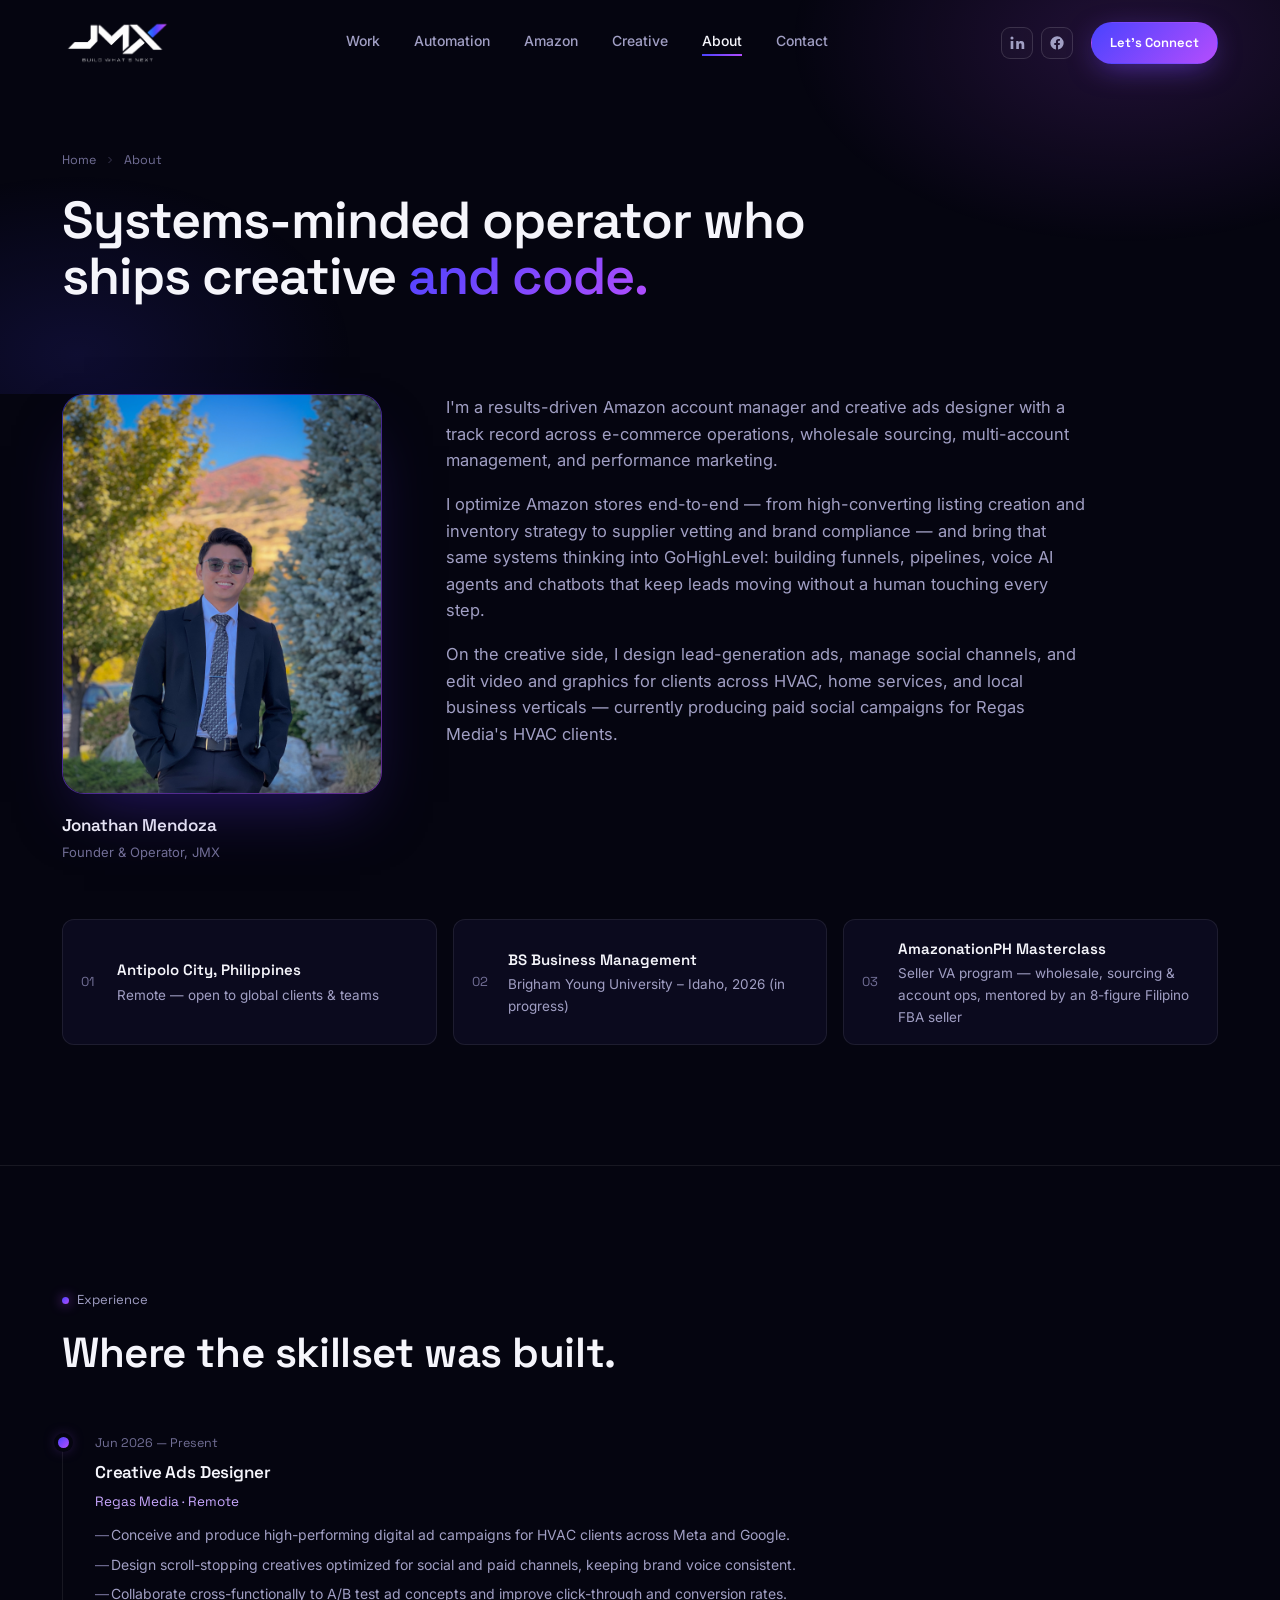
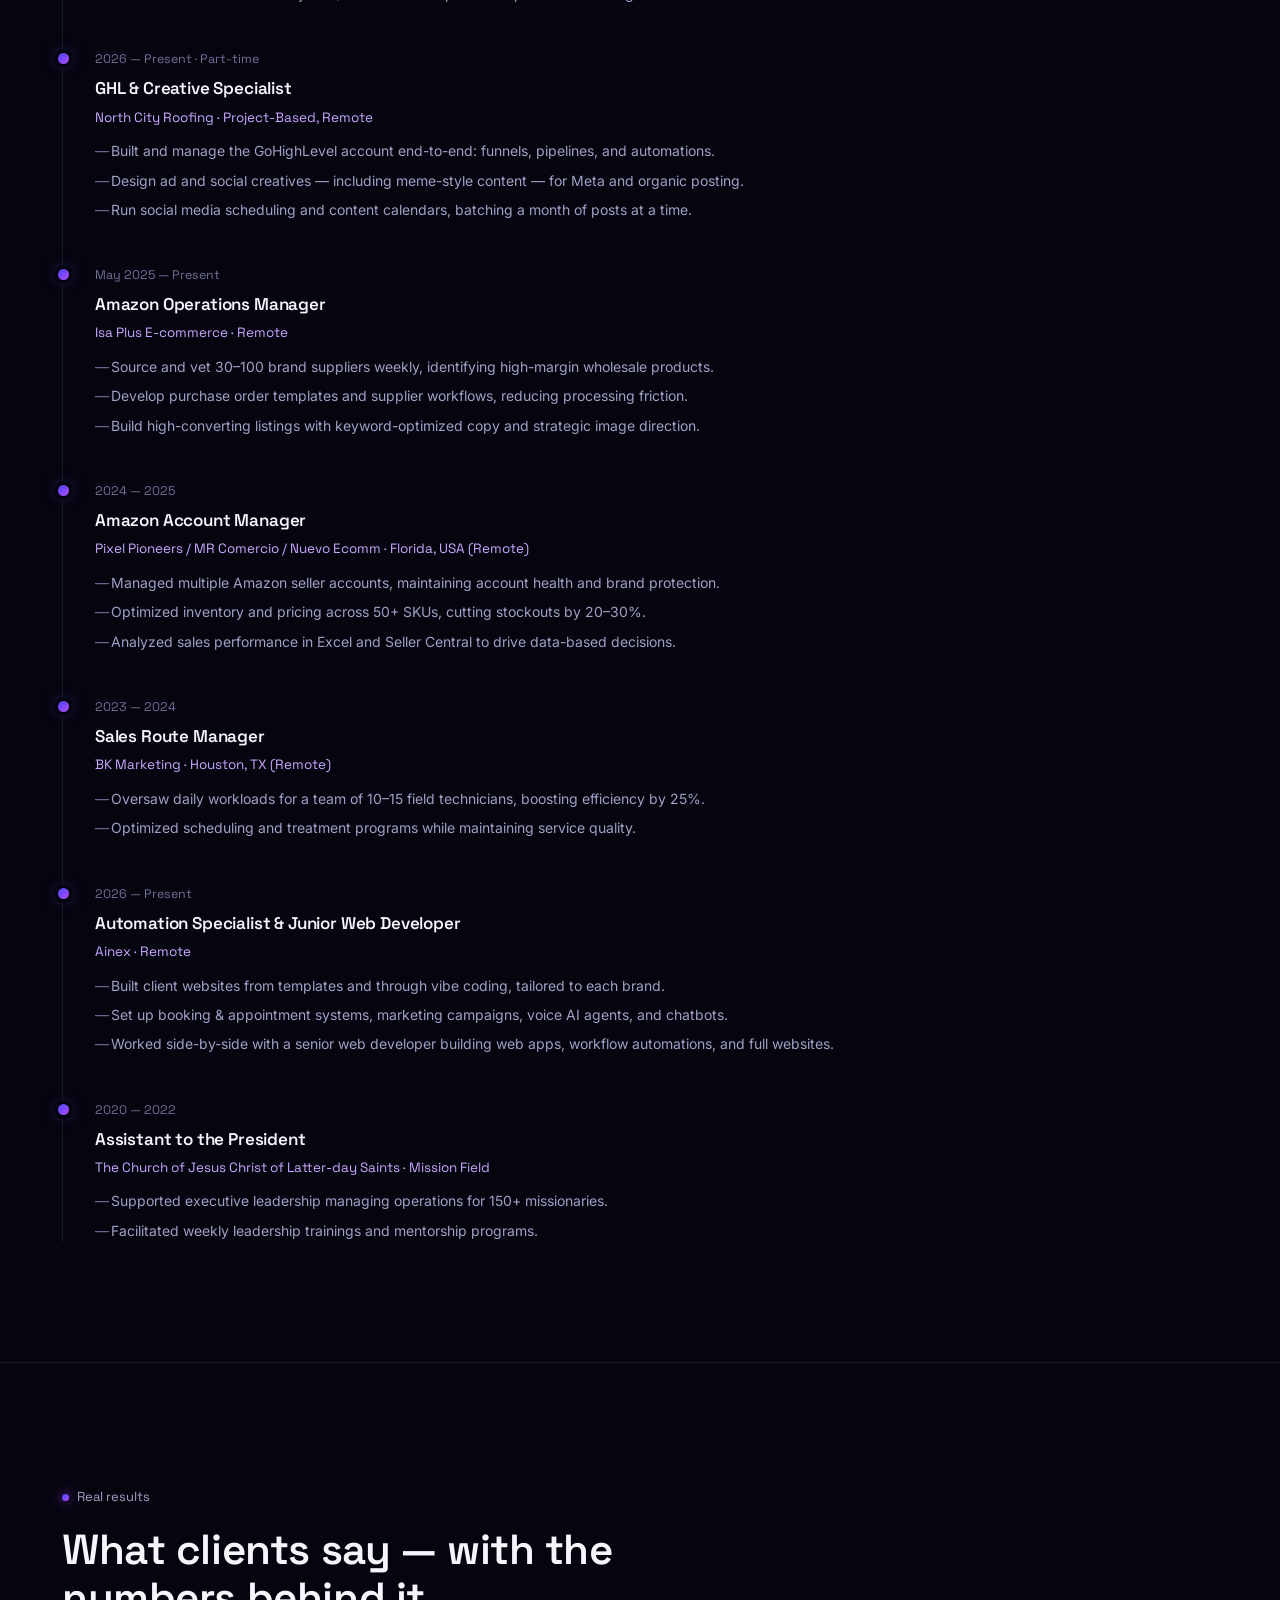
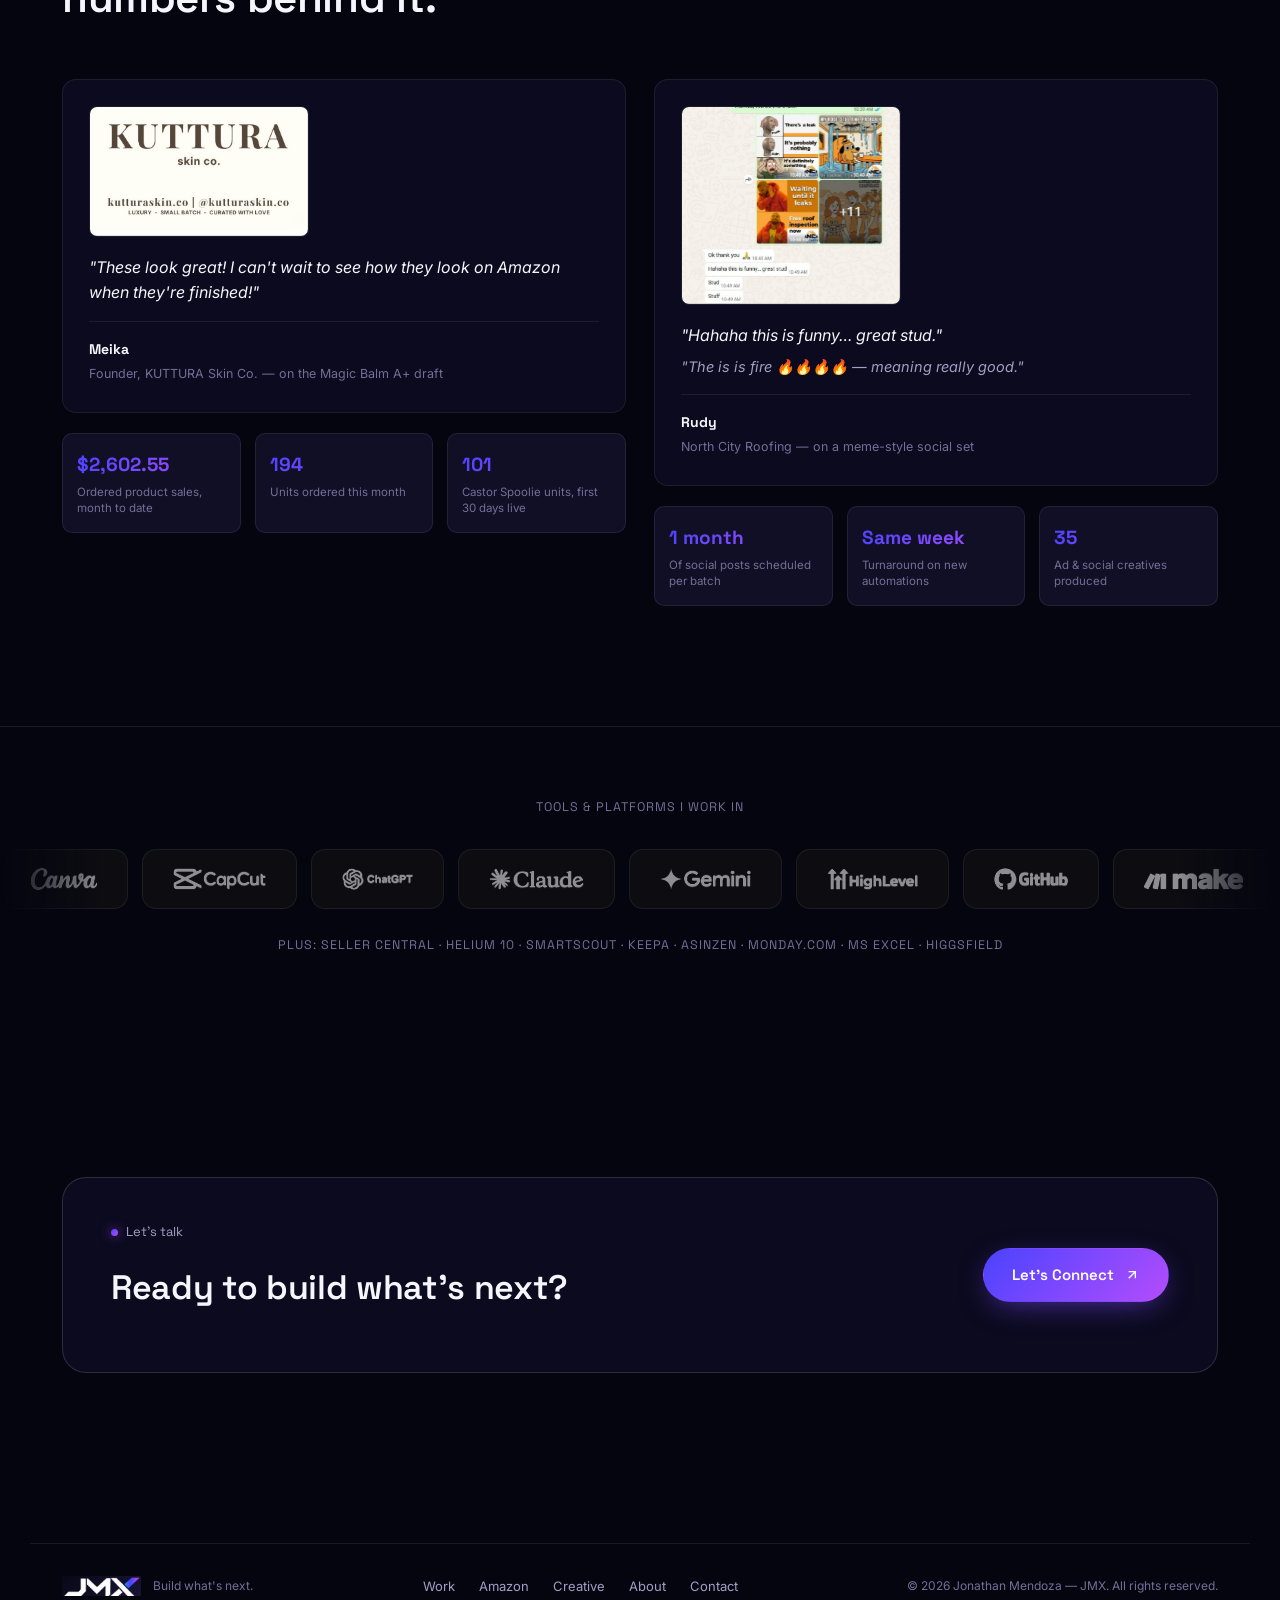
==== commit 0eb662ac: "Update about.html" ====
--- a/about.html
+++ b/about.html
@@ -96,7 +96,7 @@
         </ul>
       </div>
       <div class="tl-item">
-        <div class="tl-date">2024 — Present · Part-time</div>
+        <div class="tl-date">2026 — Present · Part-time</div>
         <h3>GHL &amp; Creative Specialist</h3>
         <div class="tl-org">North City Roofing · Project-Based, Remote</div>
         <ul>
@@ -135,7 +135,7 @@
         </ul>
       </div>
       <div class="tl-item">
-        <div class="tl-date">2022 — 2023</div>
+        <div class="tl-date">2026 — Present</div>
         <h3>Automation Specialist &amp; Junior Web Developer</h3>
         <div class="tl-org">Ainex · Remote</div>
         <ul>
@@ -254,4 +254,4 @@
 
 <script src="script.js"></script>
 </body>
-</html>+</html>
